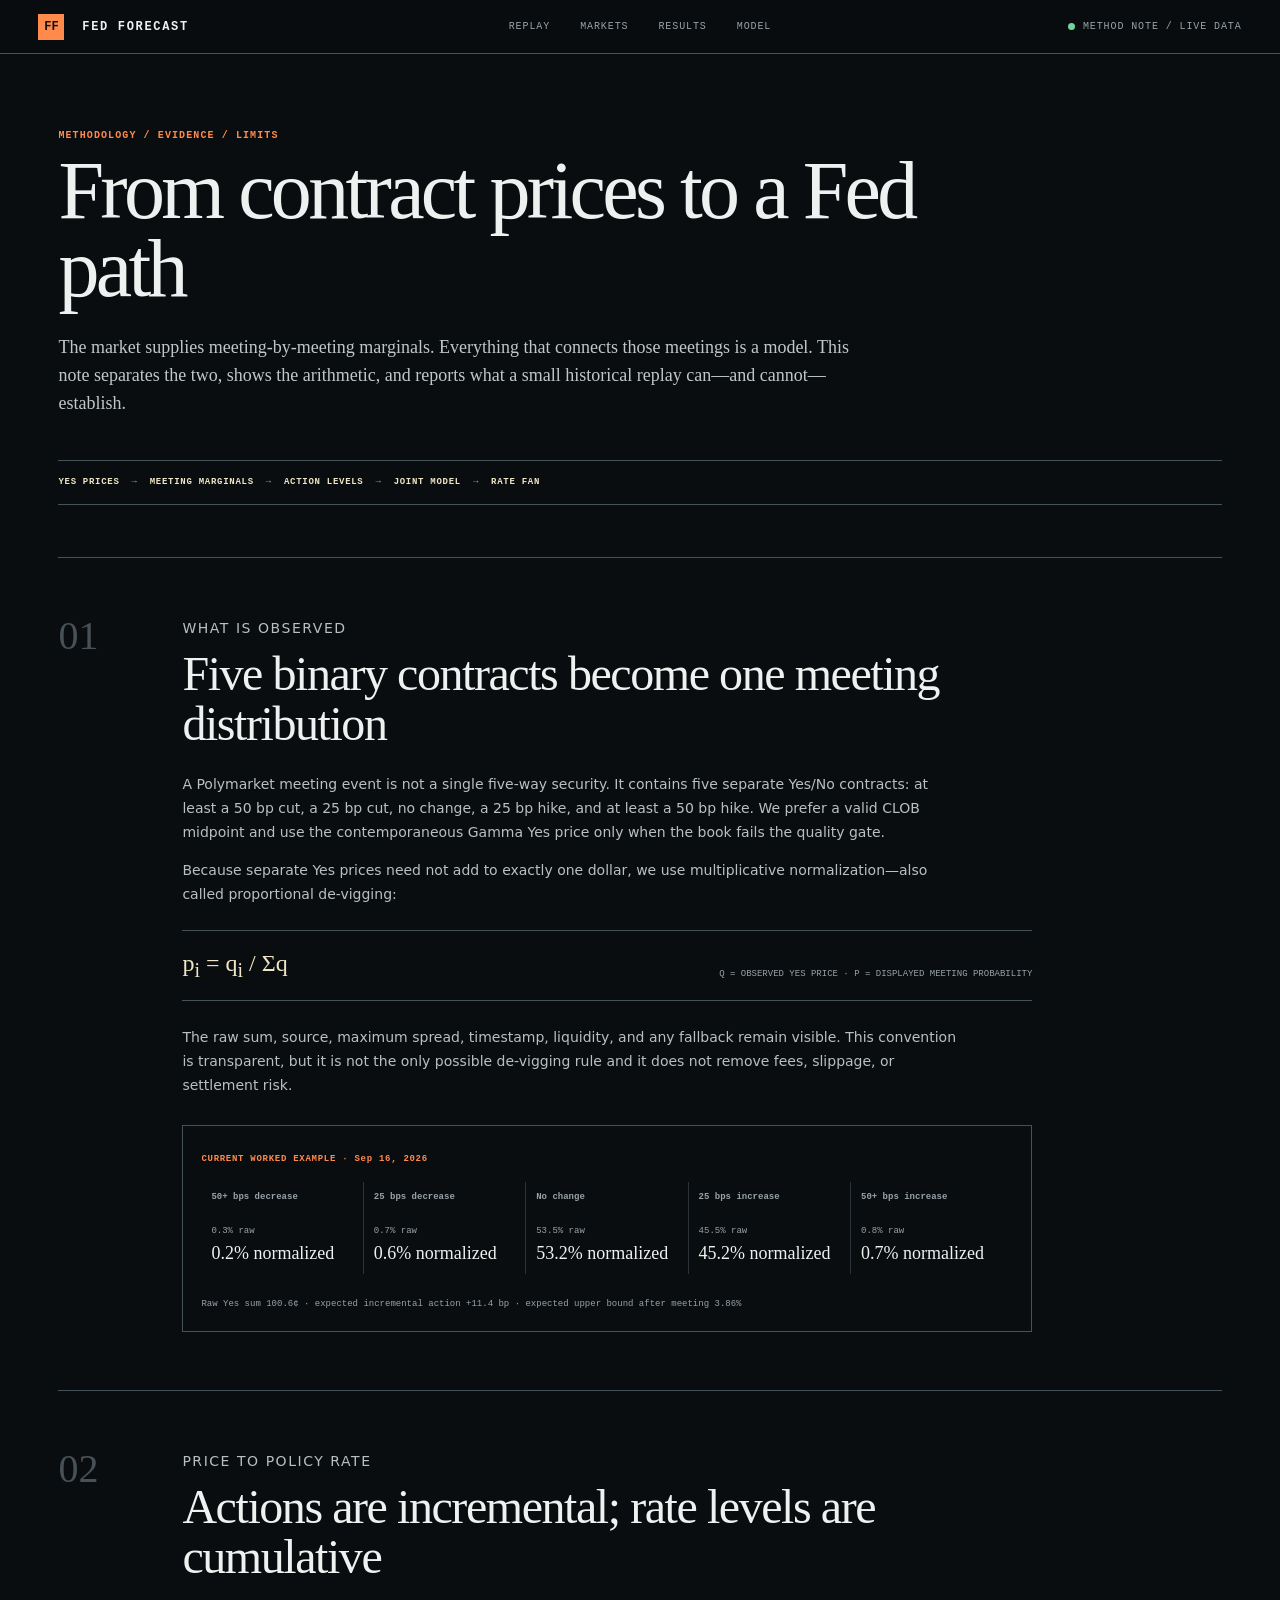
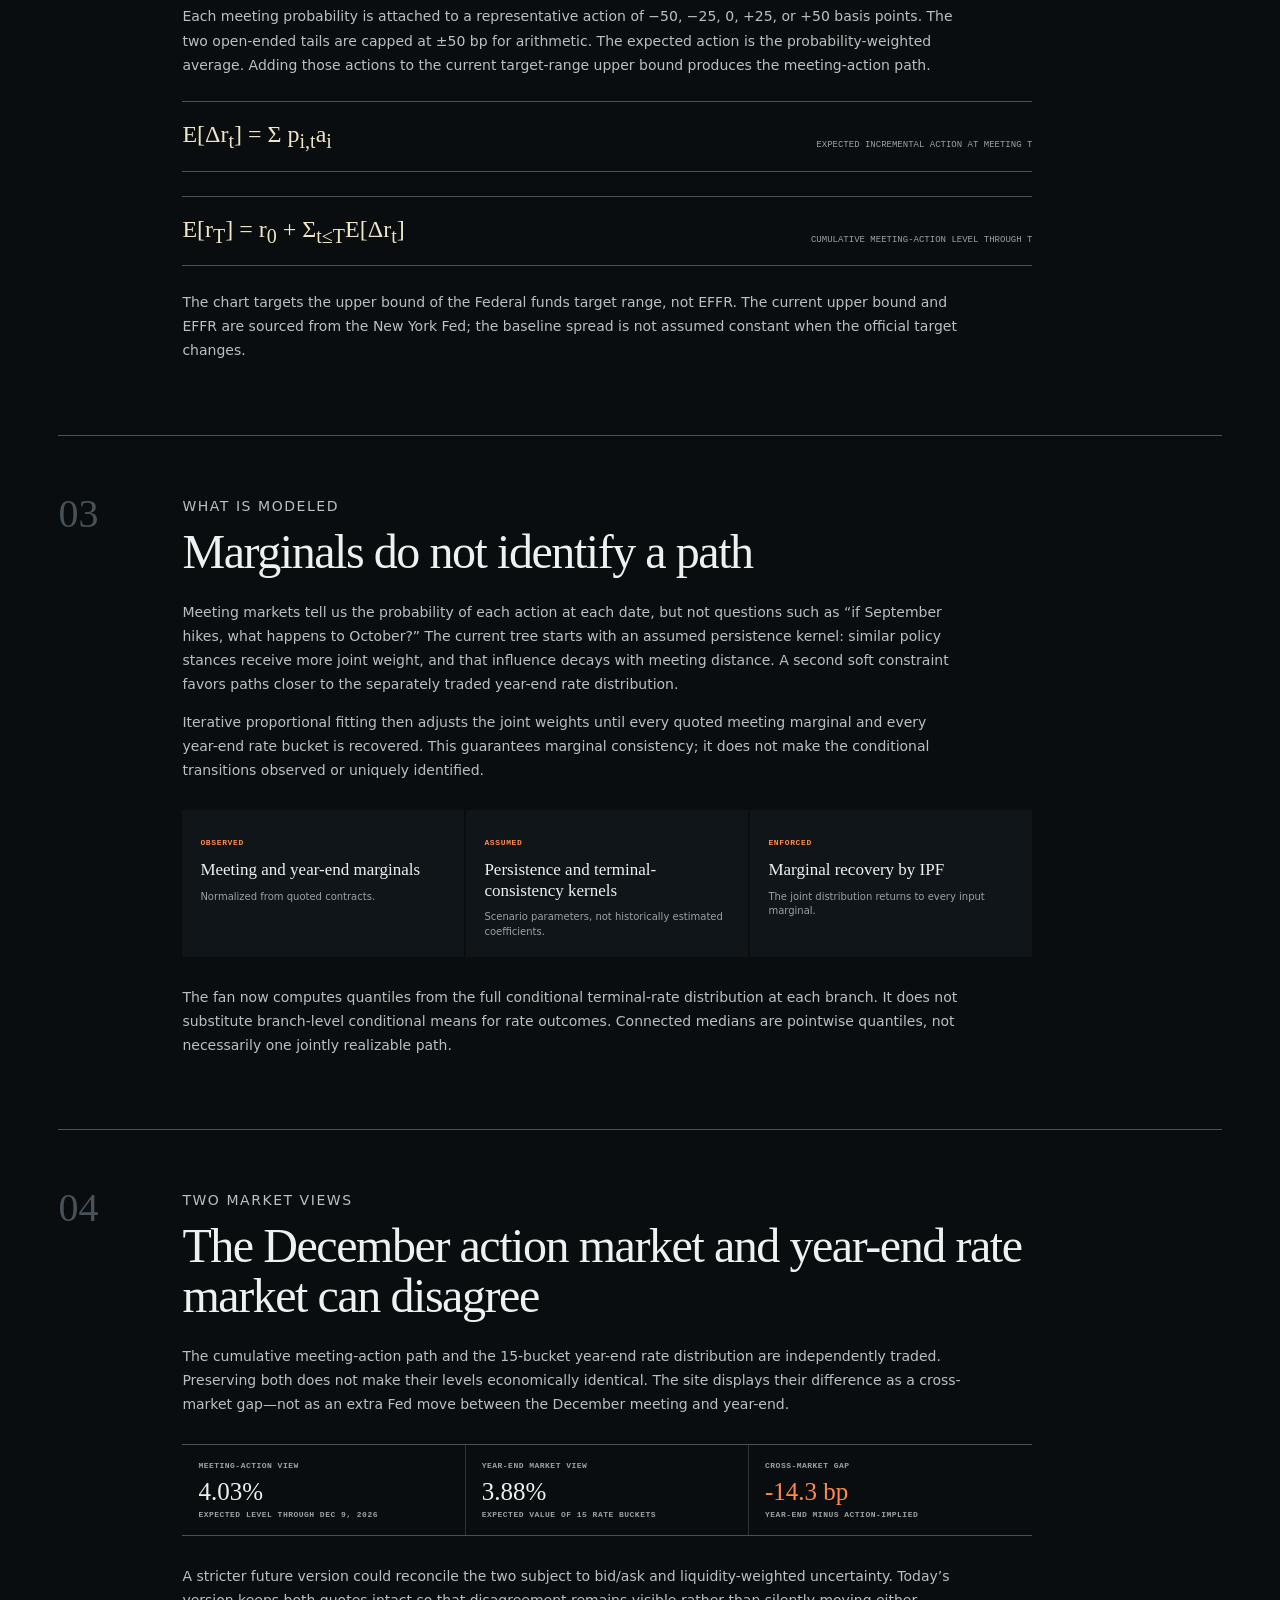
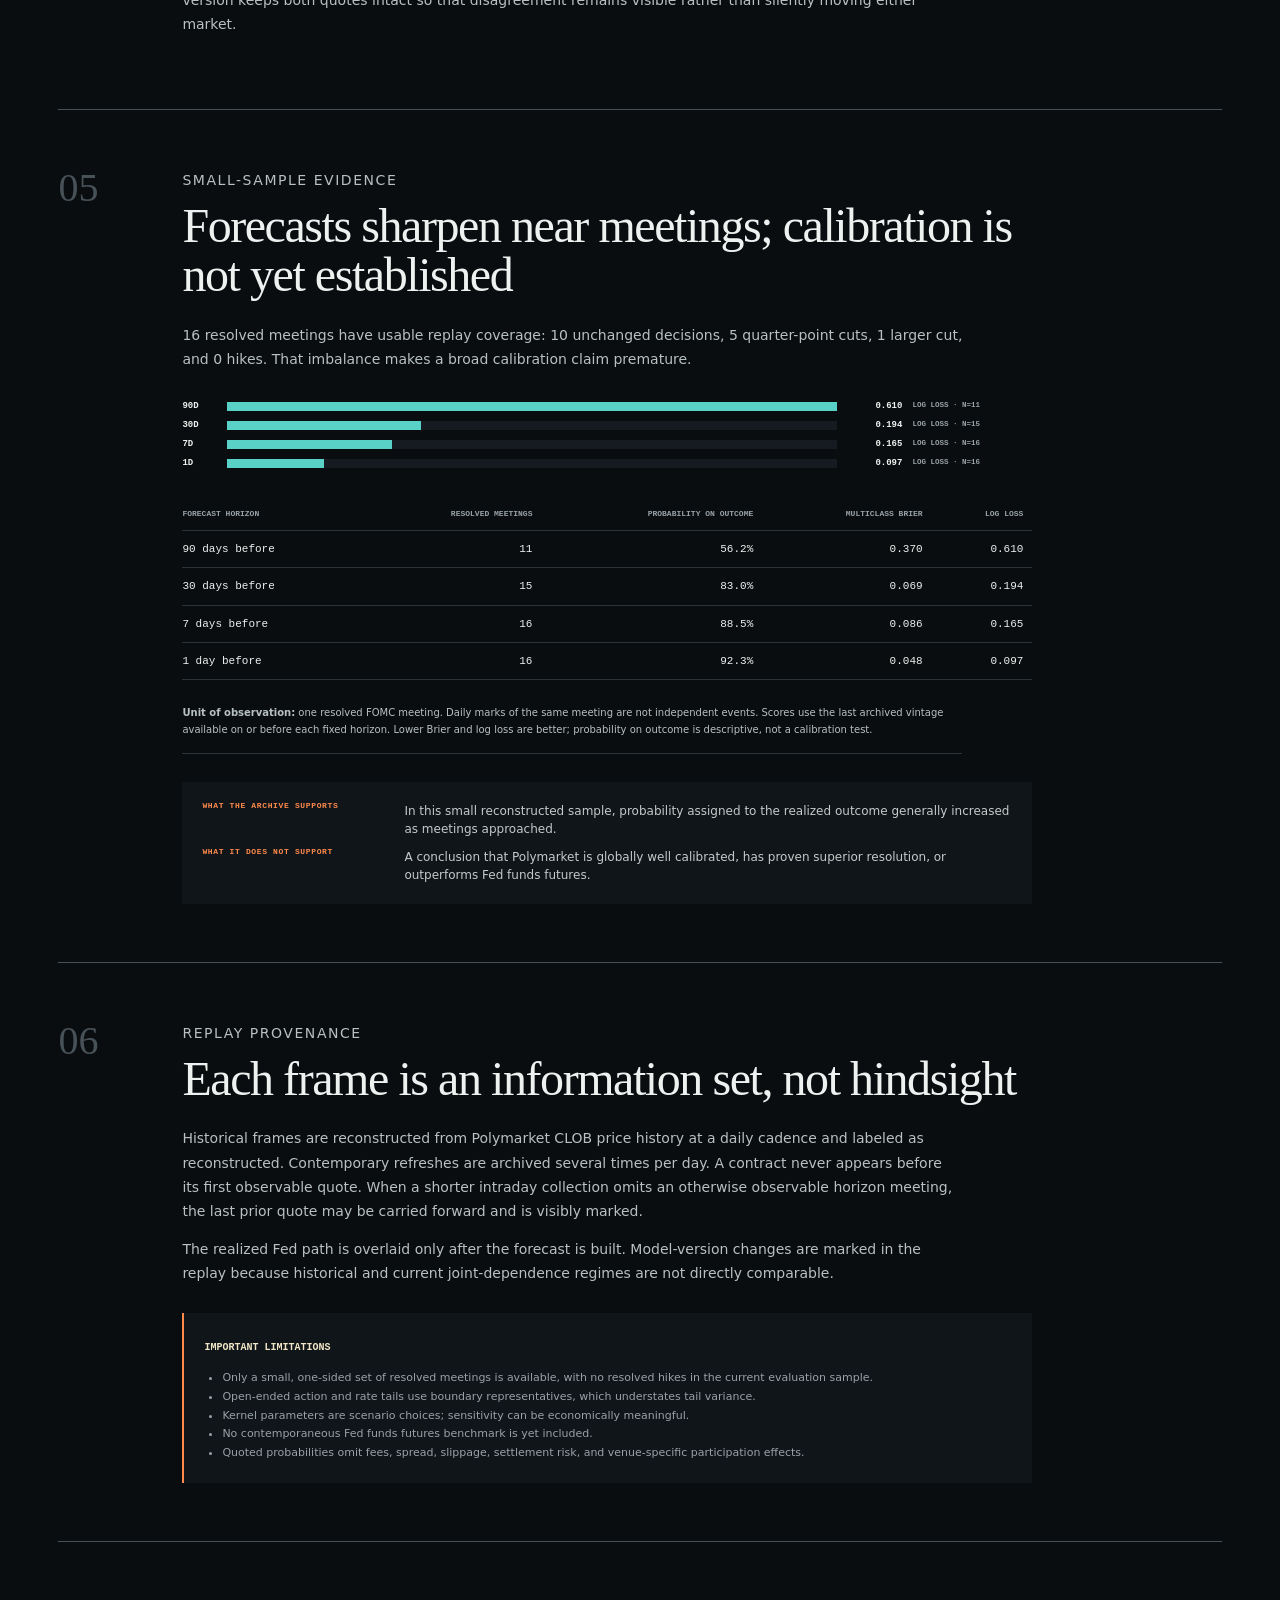
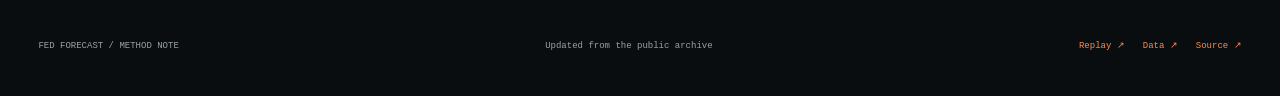
==== site/methodology.html @ 20473c84 "feat: publish forecast methodology and correct conditional fan" ====
<!doctype html>
<html lang="en">
<head>
  <meta charset="utf-8">
  <meta name="viewport" content="width=device-width,initial-scale=1">
  <meta name="theme-color" content="#0a0d0f">
  <meta name="description" content="Methods, assumptions, and small-sample forecast evidence behind Fed Forecast.">
  <title>Methodology · Fed Forecast</title>
  <link rel="stylesheet" href="assets/styles.css">
  <link rel="stylesheet" href="assets/methodology.css">
</head>
<body>
  <a class="skip-link" href="#main">Skip to methodology</a>
  <header class="topbar">
    <a class="wordmark" href="index.html" aria-label="Fed Forecast home"><span>FF</span> FED FORECAST</a>
    <nav aria-label="Sections"><a href="index.html#replay">Replay</a><a href="index.html#snapshot">Markets</a><a href="#results">Results</a><a href="#model">Model</a></nav>
    <div class="status"><i></i>METHOD NOTE / LIVE DATA</div>
  </header>

  <main id="main" class="methodology-page">
    <section class="method-hero">
      <p class="timestamp">METHODOLOGY / EVIDENCE / LIMITS</p>
      <h1>From contract prices to a Fed path</h1>
      <p class="method-deck">The market supplies meeting-by-meeting marginals. Everything that connects those meetings is a model. This note separates the two, shows the arithmetic, and reports what a small historical replay can—and cannot—establish.</p>
      <div class="method-flow" aria-label="Forecast construction flow">
        <span>YES PRICES</span><i>→</i><span>MEETING MARGINALS</span><i>→</i><span>ACTION LEVELS</span><i>→</i><span>JOINT MODEL</span><i>→</i><span>RATE FAN</span>
      </div>
    </section>

    <section class="method-section" id="prices">
      <div class="method-number">01</div>
      <div class="method-copy">
        <p class="chart-kicker">WHAT IS OBSERVED</p>
        <h2>Five binary contracts become one meeting distribution</h2>
        <p>A Polymarket meeting event is not a single five-way security. It contains five separate Yes/No contracts: at least a 50 bp cut, a 25 bp cut, no change, a 25 bp hike, and at least a 50 bp hike. We prefer a valid CLOB midpoint and use the contemporaneous Gamma Yes price only when the book fails the quality gate.</p>
        <p>Because separate Yes prices need not add to exactly one dollar, we use multiplicative normalization—also called proportional de-vigging:</p>
        <div class="formula"><span>p<sub>i</sub> = q<sub>i</sub> / Σq</span><small>q = observed Yes price · p = displayed meeting probability</small></div>
        <p>The raw sum, source, maximum spread, timestamp, liquidity, and any fallback remain visible. This convention is transparent, but it is not the only possible de-vigging rule and it does not remove fees, slippage, or settlement risk.</p>
        <div class="worked" id="worked-example">Loading the current market example…</div>
      </div>
    </section>

    <section class="method-section" id="translation">
      <div class="method-number">02</div>
      <div class="method-copy">
        <p class="chart-kicker">PRICE TO POLICY RATE</p>
        <h2>Actions are incremental; rate levels are cumulative</h2>
        <p>Each meeting probability is attached to a representative action of −50, −25, 0, +25, or +50 basis points. The two open-ended tails are capped at ±50 bp for arithmetic. The expected action is the probability-weighted average. Adding those actions to the current target-range upper bound produces the meeting-action path.</p>
        <div class="formula"><span>E[Δr<sub>t</sub>] = Σ p<sub>i,t</sub>a<sub>i</sub></span><small>Expected incremental action at meeting t</small></div>
        <div class="formula"><span>E[r<sub>T</sub>] = r<sub>0</sub> + Σ<sub>t≤T</sub>E[Δr<sub>t</sub>]</span><small>Cumulative meeting-action level through T</small></div>
        <p>The chart targets the upper bound of the Federal funds target range, not EFFR. The current upper bound and EFFR are sourced from the New York Fed; the baseline spread is not assumed constant when the official target changes.</p>
      </div>
    </section>

    <section class="method-section" id="model">
      <div class="method-number">03</div>
      <div class="method-copy">
        <p class="chart-kicker">WHAT IS MODELED</p>
        <h2>Marginals do not identify a path</h2>
        <p>Meeting markets tell us the probability of each action at each date, but not questions such as “if September hikes, what happens to October?” The current tree starts with an assumed persistence kernel: similar policy stances receive more joint weight, and that influence decays with meeting distance. A second soft constraint favors paths closer to the separately traded year-end rate distribution.</p>
        <p>Iterative proportional fitting then adjusts the joint weights until every quoted meeting marginal and every year-end rate bucket is recovered. This guarantees marginal consistency; it does not make the conditional transitions observed or uniquely identified.</p>
        <div class="model-cards">
          <div><span>OBSERVED</span><b>Meeting and year-end marginals</b><p>Normalized from quoted contracts.</p></div>
          <div><span>ASSUMED</span><b>Persistence and terminal-consistency kernels</b><p>Scenario parameters, not historically estimated coefficients.</p></div>
          <div><span>ENFORCED</span><b>Marginal recovery by IPF</b><p>The joint distribution returns to every input marginal.</p></div>
        </div>
        <p>The fan now computes quantiles from the full conditional terminal-rate distribution at each branch. It does not substitute branch-level conditional means for rate outcomes. Connected medians are pointwise quantiles, not necessarily one jointly realizable path.</p>
      </div>
    </section>

    <section class="method-section" id="cross-market">
      <div class="method-number">04</div>
      <div class="method-copy">
        <p class="chart-kicker">TWO MARKET VIEWS</p>
        <h2>The December action market and year-end rate market can disagree</h2>
        <p>The cumulative meeting-action path and the 15-bucket year-end rate distribution are independently traded. Preserving both does not make their levels economically identical. The site displays their difference as a cross-market gap—not as an extra Fed move between the December meeting and year-end.</p>
        <div class="coherence method-coherence" id="method-coherence"></div>
        <p>A stricter future version could reconcile the two subject to bid/ask and liquidity-weighted uncertainty. Today’s version keeps both quotes intact so that disagreement remains visible rather than silently moving either market.</p>
      </div>
    </section>

    <section class="method-section" id="results">
      <div class="method-number">05</div>
      <div class="method-copy">
        <p class="chart-kicker">SMALL-SAMPLE EVIDENCE</p>
        <h2>Forecasts sharpen near meetings; calibration is not yet established</h2>
        <p id="sample-summary">Loading resolved-meeting evidence…</p>
        <div class="score-chart" id="score-chart" aria-label="Forecast scores by days before meeting"></div>
        <div class="table-wrap results-wrap">
          <table class="results-table"><thead><tr><th>Forecast horizon</th><th>Resolved meetings</th><th>Probability on outcome</th><th>Multiclass Brier</th><th>Log loss</th></tr></thead><tbody id="results-body"></tbody></table>
        </div>
        <p class="results-note"><b>Unit of observation:</b> one resolved FOMC meeting. Daily marks of the same meeting are not independent events. Scores use the last archived vintage available on or before each fixed horizon. Lower Brier and log loss are better; probability on outcome is descriptive, not a calibration test.</p>
        <div class="result-verdict"><span>WHAT THE ARCHIVE SUPPORTS</span><p>In this small reconstructed sample, probability assigned to the realized outcome generally increased as meetings approached.</p><span>WHAT IT DOES NOT SUPPORT</span><p>A conclusion that Polymarket is globally well calibrated, has proven superior resolution, or outperforms Fed funds futures.</p></div>
      </div>
    </section>

    <section class="method-section" id="archive">
      <div class="method-number">06</div>
      <div class="method-copy">
        <p class="chart-kicker">REPLAY PROVENANCE</p>
        <h2>Each frame is an information set, not hindsight</h2>
        <p>Historical frames are reconstructed from Polymarket CLOB price history at a daily cadence and labeled as reconstructed. Contemporary refreshes are archived several times per day. A contract never appears before its first observable quote. When a shorter intraday collection omits an otherwise observable horizon meeting, the last prior quote may be carried forward and is visibly marked.</p>
        <p>The realized Fed path is overlaid only after the forecast is built. Model-version changes are marked in the replay because historical and current joint-dependence regimes are not directly comparable.</p>
        <div class="limitations"><b>Important limitations</b><ul><li>Only a small, one-sided set of resolved meetings is available, with no resolved hikes in the current evaluation sample.</li><li>Open-ended action and rate tails use boundary representatives, which understates tail variance.</li><li>Kernel parameters are scenario choices; sensitivity can be economically meaningful.</li><li>No contemporaneous Fed funds futures benchmark is yet included.</li><li>Quoted probabilities omit fees, spread, slippage, settlement risk, and venue-specific participation effects.</li></ul></div>
      </div>
    </section>
  </main>

  <footer><span>FED FORECAST / METHOD NOTE</span><span>Updated from the public archive</span><span class="footer-links"><a href="index.html">Replay ↗</a><a href="data/dashboard.json">Data ↗</a><a href="https://github.com/AustinMermans/fed-forecast">Source ↗</a></span></footer>
  <script src="assets/methodology.js?v=1" defer></script>
</body>
</html>
---- site/assets/styles.css ----
:root{--bg:#0a0d0f;--surface:#101519;--surface2:#151b20;--line:#2b3338;--line2:#475158;--text:#edf1ef;--muted:#98a2a8;--orange:#ff8a4c;--blue:#64a8ff;--cyan:#59d1c7;--gold:#e7c55e;--red:#ef6a6a;--green:#72d39c;--cream:#f0e5c6;--down50:#873f4f;--down25:#d16b5a;--hold:#c8b978;--up25:#5d9fa1;--up50:#4fc694;--mono:"SFMono-Regular",Consolas,"Liberation Mono",monospace;--sans:Inter,ui-sans-serif,system-ui,-apple-system,BlinkMacSystemFont,"Segoe UI",sans-serif;--serif:Iowan Old Style,Palatino Linotype,Book Antiqua,Georgia,serif;color-scheme:dark;font-family:var(--sans);color:var(--text);background:var(--bg);font-synthesis:none}*{box-sizing:border-box}html{scroll-behavior:smooth}body{margin:0;background:var(--bg);color:var(--text);line-height:1.45}button,input{font:inherit}.skip-link{position:fixed;top:-5rem;left:1rem;background:var(--cream);color:#111;padding:.6rem;z-index:100}.skip-link:focus{top:1rem}.topbar{height:54px;border-bottom:1px solid var(--line2);display:grid;grid-template-columns:1fr auto 1fr;align-items:center;padding:0 clamp(16px,3vw,44px);position:sticky;top:0;z-index:20;background:rgba(10,13,15,.96);backdrop-filter:blur(14px)}.wordmark{font:700 12px/1 var(--mono);letter-spacing:.14em;color:var(--text);text-decoration:none}.wordmark span{display:inline-grid;place-items:center;width:26px;height:26px;margin-right:9px;background:var(--orange);color:#111;letter-spacing:0}.topbar nav{display:flex;align-items:center;gap:24px}.topbar nav a,.status{font:500 10px/1 var(--mono);letter-spacing:.09em;text-transform:uppercase;color:var(--muted);text-decoration:none}.topbar nav a:hover{color:var(--text)}.status{justify-self:end;display:flex;align-items:center;gap:8px}.status i{width:7px;height:7px;border-radius:50%;background:var(--green)}main{max-width:1510px;margin:auto;padding:0 clamp(16px,3vw,44px) 80px}.section-label{font:700 10px/1 var(--mono);letter-spacing:.14em;color:var(--muted);display:flex;gap:12px;align-items:center;margin-bottom:26px}.section-label span{color:var(--orange)}.replay,.snapshot,.path,.curve,.labor,.method{padding:44px 0;border-bottom:1px solid var(--line2)}.replay-head{display:grid;grid-template-columns:minmax(0,1fr) minmax(420px,.72fr);gap:54px;align-items:end}.timestamp,.chart-kicker{font:600 10px/1.25 var(--mono);letter-spacing:.11em;color:var(--orange);text-transform:uppercase;margin:0 0 9px}.replay h1{font:500 clamp(31px,4.5vw,64px)/.98 var(--serif);letter-spacing:-.038em;margin:0;max-width:900px}.context{max-width:760px;font:400 15px/1.55 var(--serif);color:#b8c1c0;margin:18px 0 0}.top-readout{display:grid;grid-template-columns:repeat(3,1fr);border-top:1px solid var(--line2);border-bottom:1px solid var(--line2)}.readout{padding:12px 14px;border-right:1px solid var(--line)}.readout:last-child{border:0}.readout span,.readout small{display:block;font:500 9px/1.35 var(--mono);color:var(--muted);text-transform:uppercase;letter-spacing:.06em}.readout strong{display:block;font:500 28px/1.15 var(--serif);margin:5px 0 3px}.tape-controls{display:grid;grid-template-columns:auto auto minmax(120px,190px) minmax(260px,1fr) auto auto;align-items:center;gap:10px;margin-top:38px;padding:13px 0;border-top:1px solid var(--line2);border-bottom:1px solid var(--line2)}.tape-controls button{height:34px;border:1px solid var(--line2);background:transparent;color:var(--text);cursor:pointer}.tape-controls button:hover{border-color:var(--orange)}.play{min-width:92px;text-transform:uppercase;font:700 10px/1 var(--mono);letter-spacing:.1em}.play span{color:var(--orange);margin-right:6px}.step{width:34px;font-family:var(--mono)}.latest{padding:0 15px;text-transform:uppercase;font:700 9px/1 var(--mono);letter-spacing:.1em}.tape-controls label{display:flex;flex-direction:column;padding-left:5px}.tape-controls label span{font:600 8px/1 var(--mono);letter-spacing:.1em;color:var(--muted)}.tape-controls label strong{font:500 12px/1.35 var(--mono)}input[type=range]{width:100%;accent-color:var(--orange);cursor:pointer}.timeline{position:relative;height:25px;margin:0 138px 0 338px;border-top:1px solid var(--line)}.timeline i{position:absolute;top:-4px;width:7px;height:7px;border-radius:50%;background:var(--line2);transform:translateX(-50%)}.timeline i.event{background:var(--orange);box-shadow:0 0 0 3px rgba(255,138,76,.13)}.event-note{min-height:19px;margin:0;padding:5px 0 0 338px;font:500 9px/1.35 var(--mono);color:var(--muted)}.event-note strong{color:var(--orange)}.surface-head,.block-head{display:flex;justify-content:space-between;align-items:flex-end;gap:38px;margin:30px 0 18px}.surface-head h2,.block-head h2,.change-panel h2{font:500 clamp(24px,2.6vw,39px)/1.04 var(--serif);letter-spacing:-.025em;margin:0}.surface-head .chart-kicker,.block-head .chart-kicker{margin-bottom:7px}.block-head>p{max-width:560px;margin:0;color:var(--muted);font-size:12px}.meeting-tabs{display:flex;flex-wrap:wrap;gap:2px}.meeting-tabs button{border:1px solid var(--line2);background:transparent;color:var(--muted);padding:8px 11px;font:600 9px/1 var(--mono);letter-spacing:.06em;cursor:pointer}.meeting-tabs button[aria-pressed=true]{background:var(--cream);color:#111;border-color:var(--cream)}.chart-shell{height:370px;position:relative;border-top:1px solid var(--line2);border-bottom:1px solid var(--line2);padding-top:8px}.chart-shell svg,.fan-block svg{display:block;width:100%;height:100%;overflow:visible}.chart-tooltip{display:none;position:fixed;pointer-events:none;background:var(--cream);color:#111;padding:8px 10px;font:600 10px/1.45 var(--mono);z-index:80;max-width:230px}.legend{display:flex;gap:20px;flex-wrap:wrap;margin-top:12px}.legend span{display:flex;gap:7px;align-items:center;font:500 9px/1 var(--mono);color:var(--muted)}.legend i{width:17px;height:3px}.axis-label{font:500 9px/1 var(--mono);fill:var(--muted)}.gridline{stroke:var(--line);stroke-width:1}.event-line{stroke:var(--orange);stroke-width:1;stroke-dasharray:3 4}.selected-line{stroke:var(--cream);stroke-width:1}.snapshot-grid{display:grid;grid-template-columns:minmax(0,1fr) 340px;gap:36px}.table-wrap{overflow-x:auto}.probability-table{width:100%;border-collapse:collapse;font:500 11px/1.3 var(--mono);min-width:800px}.probability-table th{text-align:right;color:var(--muted);font-size:9px;letter-spacing:.04em;font-weight:600;padding:9px 8px;border-bottom:1px solid var(--line2);white-space:nowrap}.probability-table th:first-child,.probability-table td:first-child{text-align:left;padding-left:0}.probability-table td{text-align:right;padding:13px 8px;border-bottom:1px solid var(--line);font-variant-numeric:tabular-nums}.probability-table .meeting-name{font-family:var(--sans);font-weight:650}.probability-table .market-link{color:var(--orange);text-decoration:none;font-size:9px}.probability-table .focus{background:rgba(240,229,198,.09);color:var(--cream)}.probability-table td[data-bucket]{position:relative}.probability-table td[data-bucket]:after{content:"";position:absolute;left:7px;bottom:4px;height:2px;width:var(--width);background:var(--bucket)}.change-panel{border-left:1px solid var(--line2);padding-left:28px}.change-panel h2{font-size:29px}.change-sub{font-size:11px;color:var(--muted);min-height:34px}.change-bars{display:grid;gap:13px;margin:26px 0 22px}.change-row{display:grid;grid-template-columns:102px 1fr 50px;align-items:center;gap:10px;font:600 9px/1 var(--mono)}.change-row>span:first-child{color:var(--muted)}.diverge{height:9px;position:relative;background:linear-gradient(to right,transparent calc(50% - .5px),var(--line2) calc(50% - .5px),var(--line2) calc(50% + .5px),transparent calc(50% + .5px))}.diverge i{position:absolute;top:1px;height:7px;background:var(--bucket)}.change-row strong{text-align:right;font-weight:600}.unit-note{border-top:1px solid var(--line);padding-top:13px;color:var(--muted);font-size:10px}.unit-note strong{color:var(--text)}.bp-explainer{border-top:1px solid var(--line);margin-top:24px;padding-top:15px;font-size:11px;color:var(--muted)}.bp-explainer summary{cursor:pointer;color:var(--text);font:600 10px/1 var(--mono);text-transform:uppercase;letter-spacing:.08em}.bp-explainer p{max-width:820px}.path-grid{display:grid;grid-template-columns:300px minmax(0,1fr);border-top:1px solid var(--line2);border-bottom:1px solid var(--line2)}.branch-panel{padding:22px 28px 22px 0;border-right:1px solid var(--line2)}.branch-step{font:600 9px/1 var(--mono);color:var(--orange);letter-spacing:.08em}.branch-panel h3{font:500 31px/1 var(--serif);margin:9px 0}.branch-path{font-size:11px;color:var(--muted);min-height:48px}.branch-buttons{display:grid;gap:7px;margin:20px 0}.branch-button{display:grid;grid-template-columns:28px 1fr auto;gap:8px;align-items:center;text-align:left;border:1px solid var(--line2);background:transparent;color:var(--text);padding:9px 10px;cursor:pointer}.branch-button:hover{border-color:var(--orange)}.branch-button .letter{color:var(--orange);font:700 11px/1 var(--mono)}.branch-button b{font-size:11px}.branch-button small{display:block;font:500 8px/1.4 var(--mono);color:var(--muted)}.branch-button strong{font:600 11px/1 var(--mono)}.back{border:0;background:transparent;color:var(--orange);padding:7px 0;font:600 9px/1 var(--mono);text-transform:uppercase;cursor:pointer}.fan-block{height:430px;min-width:0;padding:12px 0 0 22px}.fan-caption{display:flex;justify-content:space-between;font:500 9px/1 var(--mono);color:var(--muted);padding-right:5px}.availability{border:1px solid var(--orange);padding:18px;color:var(--cream);font-size:12px;margin-top:22px}.curve-grid{display:grid;grid-template-columns:minmax(600px,1fr) 310px;gap:36px}.heatmap{display:grid;grid-template-columns:78px repeat(5,minmax(70px,1fr));gap:3px}.heat-label,.heat-cell{min-height:72px;display:grid;place-items:center;text-align:center}.heat-label{font:600 9px/1.25 var(--mono);color:var(--muted)}.heat-cell{background:color-mix(in srgb,var(--cyan) var(--heat),var(--surface));color:var(--text);font:500 10px/1.25 var(--mono)}.heat-cell strong{display:block;font-size:15px}.heat-cell small{display:block;color:var(--muted);font-size:8px;margin-top:3px}.curve-notes{border-left:1px solid var(--line2);padding-left:28px}.curve-note{padding:13px 0;border-bottom:1px solid var(--line)}.curve-note span{display:block;color:var(--muted);font:600 8px/1 var(--mono);letter-spacing:.08em;text-transform:uppercase}.curve-note strong{display:block;font:500 28px/1.1 var(--serif);margin:5px 0}.curve-note p{font-size:10px;color:var(--muted);margin:0}.nfp-bars{display:grid;grid-template-columns:repeat(auto-fit,minmax(42px,1fr));gap:4px;align-items:end;min-height:260px;border-bottom:1px solid var(--line2);padding-top:24px}.nfp-col{height:220px;display:flex;flex-direction:column;justify-content:end;align-items:center;gap:6px}.nfp-col strong{font:600 9px/1 var(--mono)}.nfp-col i{width:100%;max-width:54px;background:var(--blue);min-height:1px}.nfp-col span{font:500 8px/1.15 var(--mono);color:var(--muted);text-align:center;min-height:20px}.method-grid{display:grid;grid-template-columns:repeat(4,1fr);gap:28px}.method-grid>div{border-top:2px solid var(--line2);padding-top:14px}.method-grid b{font:600 10px/1 var(--mono);color:var(--orange);text-transform:uppercase;letter-spacing:.1em}.method-grid p,.disclosure{font-size:11px;color:var(--muted)}.disclosure{margin-top:28px;border-top:1px solid var(--line);padding-top:15px;max-width:1050px}footer{max-width:1510px;margin:auto;padding:20px clamp(16px,3vw,44px) 45px;display:flex;justify-content:space-between;gap:20px;color:var(--muted);font:500 9px/1 var(--mono)}footer a{color:var(--orange);text-decoration:none}
@media(max-width:1050px){.topbar{grid-template-columns:1fr 1fr}.topbar nav{display:none}.replay-head{grid-template-columns:1fr}.top-readout{max-width:650px}.timeline{margin-left:320px;margin-right:105px}.event-note{padding-left:320px}.snapshot-grid,.curve-grid{grid-template-columns:1fr}.change-panel,.curve-notes{border-left:0;border-top:1px solid var(--line2);padding:24px 0 0}.method-grid{grid-template-columns:repeat(2,1fr)}}
@media(max-width:720px){.topbar{padding:0 14px}.status{max-width:180px;text-align:right}.replay,.snapshot,.path,.curve,.labor,.method{padding:34px 0}.replay-head{gap:28px}.top-readout{grid-template-columns:1fr}.readout{border-right:0;border-bottom:1px solid var(--line)}.readout:last-child{border-bottom:0}.tape-controls{grid-template-columns:auto auto 1fr auto auto}.tape-controls label{display:none}.tape-controls input{grid-column:1/-1;grid-row:2}.timeline{margin:0 8px}.event-note{padding-left:0}.surface-head,.block-head{display:block}.meeting-tabs{margin-top:17px}.chart-shell{height:330px}.snapshot-grid{display:block}.change-panel{margin-top:28px}.path-grid{grid-template-columns:1fr}.branch-panel{border-right:0;border-bottom:1px solid var(--line2);padding-right:0}.fan-block{padding-left:0;height:370px}.curve-grid{display:block}.heatmap-scroll{overflow-x:auto}.heatmap{min-width:590px}.curve-notes{margin-top:24px}.method-grid{grid-template-columns:1fr 1fr;gap:20px}.topbar .wordmark{font-size:10px}.nfp-bars{overflow-x:auto;grid-template-columns:repeat(var(--nfp-count,12),48px)}footer{display:block}footer span,footer a{display:block;margin:5px 0}}
@media(max-width:430px){.replay h1{font-size:35px}.method-grid{grid-template-columns:1fr}.tape-controls{grid-template-columns:auto auto 1fr auto}.latest{display:none}.section-label{margin-bottom:20px}.chart-shell{height:300px}}
@media(prefers-reduced-motion:reduce){html{scroll-behavior:auto}}
.top-readout{grid-template-columns:repeat(4,1fr)}.tape-controls{grid-template-columns:auto auto 132px 112px minmax(150px,190px) minmax(220px,1fr) auto auto auto auto}.date-control,.speed-control{padding-left:0!important}.date-control input,.speed-control select{width:100%;height:34px;border:1px solid var(--line2);background:transparent;color:var(--text);padding:0 7px;font:500 10px/1 var(--mono);color-scheme:dark}.speed-control select{appearance:none;background:linear-gradient(45deg,transparent 50%,var(--muted) 50%) calc(100% - 12px) 14px/5px 5px no-repeat}.range-jump{padding:0 10px}.event-note{overflow-wrap:anywhere}.path-grid[hidden]{display:none}
@media(max-width:720px){.top-readout{grid-template-columns:1fr!important}.tape-controls{grid-template-columns:auto auto minmax(130px,1fr) auto auto}.tape-controls>label:not(.date-control){display:none}.tape-controls .date-control{display:flex}.tape-controls input[type=range]{grid-column:1/-1;grid-row:2}.range-jump{display:none}}
@media(max-width:430px){.tape-controls{grid-template-columns:auto auto minmax(125px,1fr) auto}}
.replay{padding-top:28px}.replay h1{font-family:var(--sans);font-weight:560;letter-spacing:-.045em}.context{font-family:var(--sans);font-size:13px}.forward-shell{height:390px}.market-surface{padding-top:28px;margin-top:24px;border-top:1px solid var(--line2)}.market-surface .block-head{margin-top:0}.topbar{grid-template-columns:1fr auto 1fr}.topbar nav{gap:30px}.method-grid p{line-height:1.6}.play:focus-visible,.step:focus-visible,.latest:focus-visible,.branch-button:focus-visible,.back:focus-visible,a:focus-visible,input:focus-visible,select:focus-visible{outline:2px solid var(--cream);outline-offset:3px}
.status.warning i{background:var(--orange)}.status.stale i{background:var(--red)}.footer-links{display:flex;gap:18px}.footer-links a{color:var(--orange)}
@media(min-width:1051px) and (max-height:950px){.replay-head{gap:34px}.replay h1{font-size:43px}.context{margin-top:10px}.tape-controls{margin-top:22px}.surface-head{margin-top:20px}.forward-shell{height:300px}.horizon-strip{display:none}.market-surface{padding-top:18px;margin-top:18px}.market-surface .block-head{margin-bottom:12px}}
@media(max-width:1050px){.topbar{grid-template-columns:1fr 1fr}}
@media(max-width:720px){.forward-shell{height:350px}.market-surface{margin-top:18px}.replay h1{font-size:38px}}
.forward-head>p{max-width:520px;margin:0;color:var(--muted);font-size:12px}.forward-shell{height:500px}.legend-band{height:9px!important}.band-90{background:rgba(89,209,199,.12)}.band-50{background:rgba(89,209,199,.28)}.legend-line{height:2px!important}.median-line{background:var(--cyan)}.actual-line{background:var(--cream)}.horizon-strip{display:grid;grid-template-columns:repeat(5,minmax(0,1fr));margin-top:22px;border-top:1px solid var(--line2);border-bottom:1px solid var(--line2)}.horizon-cell{padding:13px 14px;border-right:1px solid var(--line)}.horizon-cell:last-child{border-right:0}.horizon-cell span,.horizon-cell small{display:block;font:500 8px/1.35 var(--mono);color:var(--muted);text-transform:uppercase;letter-spacing:.06em}.horizon-cell strong{display:block;font:500 23px/1.2 var(--serif);margin:5px 0}.horizon-cell small{font-size:8px}.forecast-area-90{fill:rgba(89,209,199,.11)}.forecast-area-50{fill:rgba(89,209,199,.27)}.forecast-median{fill:none;stroke:var(--cyan);stroke-width:2.5}.forecast-mean{fill:var(--bg);stroke:var(--cyan);stroke-width:2}.realized-path{fill:none;stroke:var(--cream);stroke-width:3}.realized-dot{fill:var(--cream);stroke:var(--bg);stroke-width:2}.unresolved-path{fill:none;stroke:var(--line2);stroke-width:1.5;stroke-dasharray:4 5}.event-label{font:600 8px/1 var(--mono);fill:var(--orange);letter-spacing:.04em}.today-line{stroke:var(--line2);stroke-width:1;stroke-dasharray:2 4}
@media(max-width:720px){.forward-shell{height:390px}.horizon-strip{grid-template-columns:repeat(2,1fr)}.horizon-cell:nth-child(even){border-right:0}.horizon-cell{border-bottom:1px solid var(--line)}}
.timeline i.decision{background:var(--cream);width:9px;height:9px;top:-5px;box-shadow:0 0 0 3px rgba(240,229,198,.12)}
.timeline i.model-break{width:2px;height:15px;top:-8px;border-radius:0;background:var(--orange);box-shadow:0 0 0 3px rgba(255,138,76,.10)}
.coverage-line{stroke:var(--muted);stroke-width:1;stroke-dasharray:2 5;opacity:.75}.coverage-label,.window-label{font:600 8px/1 var(--mono);fill:var(--muted);letter-spacing:.06em}.window-label{fill:var(--cream)}
.gridline{stroke:var(--line);stroke-width:1;opacity:.68}.gridline-major{stroke:var(--line2);opacity:.9}.axis-label-major{fill:#c5cecc}
.probability-table{min-width:940px}.market-activity strong,.market-activity small{display:block;white-space:nowrap}.market-activity strong{font-size:10px}.market-activity small{margin-top:3px;color:var(--muted);font-size:7px;letter-spacing:.04em}.market-activity.unavailable{color:var(--muted)}
.meeting-line{height:12px!important;width:1px!important;background:rgba(255,138,76,.48)}.meeting-rule{stroke:var(--orange);stroke-width:1;stroke-dasharray:2 6;opacity:.34}.meeting-rule-label{font:600 7px/1 var(--mono);fill:var(--orange);letter-spacing:.08em;opacity:.58}
.path-method{display:grid;grid-template-columns:300px minmax(0,760px);gap:22px;padding:15px 0;border-bottom:1px solid var(--line);color:var(--muted)}.path-method b{font:600 9px/1.4 var(--mono);color:var(--orange);text-transform:uppercase;letter-spacing:.07em}.path-method p{margin:0;font:400 11px/1.55 var(--sans)}
@media(max-width:720px){.path-method{grid-template-columns:1fr;gap:7px}}
.branch-buttons{gap:5px}.branch-button{grid-template-columns:34px minmax(0,1fr) auto;padding:7px 9px}.branch-button .letter{font-size:10px}.branch-button b{font-size:10px}
.held-mark{display:inline-block;margin-left:6px;padding:2px 4px;border:1px solid rgba(255,138,76,.55);color:var(--orange);font:700 7px/1 var(--mono);letter-spacing:.07em;vertical-align:2px}
.coherence{display:grid;grid-template-columns:repeat(4,1fr);margin-top:24px;border-top:1px solid var(--line2);border-bottom:1px solid var(--line2)}
.coherence>div{padding:15px 16px;border-right:1px solid var(--line)}.coherence>div:last-child{border-right:0}.coherence span,.coherence small{display:block;font:600 8px/1.4 var(--mono);letter-spacing:.06em;color:var(--muted);text-transform:uppercase}.coherence strong{display:block;margin:6px 0 4px;font:500 25px/1.1 var(--serif)}.coherence-alert strong{color:var(--orange)}
.disclosure a{color:var(--orange);text-decoration:none}
.methodology-page{max-width:1240px}.method-hero{padding:76px 0 52px;border-bottom:1px solid var(--line2)}.method-hero h1{max-width:920px;margin:0;font:500 clamp(40px,6.5vw,82px)/.96 var(--serif);letter-spacing:-.045em}.method-deck{max-width:820px;margin:25px 0 0;font:400 18px/1.55 var(--serif);color:#c0c8c6}.method-flow{display:flex;align-items:center;gap:12px;margin-top:42px;padding:17px 0;border-top:1px solid var(--line2);border-bottom:1px solid var(--line2);font:700 9px/1 var(--mono);letter-spacing:.08em;color:var(--cream)}.method-flow i{font-style:normal;color:var(--orange)}
.method-section{display:grid;grid-template-columns:90px minmax(0,850px);gap:34px;padding:58px 0;border-bottom:1px solid var(--line2)}.method-number{font:500 40px/1 var(--serif);color:var(--line2)}.method-copy h2{margin:0 0 23px;font:500 clamp(29px,4vw,48px)/1.04 var(--serif);letter-spacing:-.03em}.method-copy>p{max-width:780px;font:400 14px/1.72 var(--sans);color:#b8c1c0}.formula{display:flex;justify-content:space-between;align-items:end;gap:20px;margin:24px 0;padding:18px 0;border-top:1px solid var(--line2);border-bottom:1px solid var(--line2)}.formula span{font:500 24px/1.2 var(--serif);color:var(--cream)}.formula small{font:500 9px/1.5 var(--mono);color:var(--muted);text-transform:uppercase}.worked{margin-top:28px;border:1px solid var(--line2);padding:18px}.worked>span{font:700 9px/1 var(--mono);letter-spacing:.08em;color:var(--orange)}.worked>div{display:grid;grid-template-columns:repeat(5,1fr);margin:15px 0}.worked p{margin:0;padding:10px;border-right:1px solid var(--line)}.worked p:last-child{border-right:0}.worked b,.worked em,.worked strong{display:block}.worked b{min-height:34px;font:600 9px/1.3 var(--mono);color:var(--muted)}.worked em{font:400 9px/1.3 var(--mono);color:var(--muted)}.worked strong{margin-top:5px;font:500 18px/1.2 var(--serif);font-style:normal}.worked small{font:500 9px/1.5 var(--mono);color:var(--muted)}
.model-cards{display:grid;grid-template-columns:repeat(3,1fr);gap:2px;margin:28px 0}.model-cards>div{padding:18px;background:var(--surface)}.model-cards span,.result-verdict span{font:700 8px/1 var(--mono);letter-spacing:.08em;color:var(--orange)}.model-cards b{display:block;margin:9px 0;font:500 17px/1.2 var(--serif)}.model-cards p{margin:0;color:var(--muted);font-size:10px}.method-coherence{grid-template-columns:repeat(3,1fr);margin:28px 0}.score-chart{display:grid;gap:10px;margin:30px 0}.score-row{display:grid;grid-template-columns:35px minmax(0,1fr) 55px 120px;align-items:center;gap:10px;font:600 9px/1 var(--mono)}.score-row>div{height:9px;background:var(--surface2)}.score-row i{display:block;height:100%;background:var(--cyan)}.score-row strong{font-weight:600;text-align:right}.score-row small{color:var(--muted)}.results-table{width:100%;border-collapse:collapse;font:500 11px/1.3 var(--mono)}.results-table th,.results-table td{text-align:right;padding:11px 9px;border-bottom:1px solid var(--line)}.results-table th{font-size:8px;color:var(--muted);text-transform:uppercase}.results-table th:first-child,.results-table td:first-child{text-align:left;padding-left:0}.results-note{padding:14px 0;border-bottom:1px solid var(--line);font-size:10px!important}.result-verdict{display:grid;grid-template-columns:180px 1fr;gap:10px 22px;margin-top:28px;padding:20px;background:var(--surface)}.result-verdict p{margin:0;font:400 12px/1.5 var(--sans);color:#c3cbc9}.limitations{margin-top:28px;padding:20px;border-left:2px solid var(--orange);background:var(--surface)}.limitations b{font:600 10px/1 var(--mono);color:var(--cream);text-transform:uppercase}.limitations ul{margin:13px 0 0;padding-left:18px;color:var(--muted);font-size:11px;line-height:1.7}
@media(max-width:1050px){.topbar{grid-template-columns:1fr auto}.topbar nav{display:flex;gap:14px}.topbar .status{display:none}.coherence{grid-template-columns:repeat(2,1fr)}.coherence>div:nth-child(2){border-right:0}.coherence>div:nth-child(-n+2){border-bottom:1px solid var(--line)}}
@media(max-width:720px){.topbar nav a:nth-child(2),.topbar nav a:nth-child(3){display:none}.method-hero{padding-top:50px}.method-section{grid-template-columns:1fr;gap:10px}.method-number{font-size:24px}.method-flow{overflow-x:auto;white-space:nowrap}.worked>div,.model-cards{grid-template-columns:1fr}.worked p{border-right:0;border-bottom:1px solid var(--line)}.method-coherence,.coherence{grid-template-columns:1fr}.coherence>div{border-right:0;border-bottom:1px solid var(--line)}.formula{display:block}.formula small{display:block;margin-top:8px}.score-row{grid-template-columns:30px 1fr 45px}.score-row small{display:none}.result-verdict{grid-template-columns:1fr}.results-wrap{overflow-x:auto}.results-table{min-width:580px}}
---- site/assets/methodology.css ----
.method-copy { min-width: 0; }

@media (max-width: 720px) {
  .method-section { grid-template-columns: minmax(0, 1fr); }
  .method-flow { flex-wrap: wrap; overflow-x: visible; white-space: normal; }
}
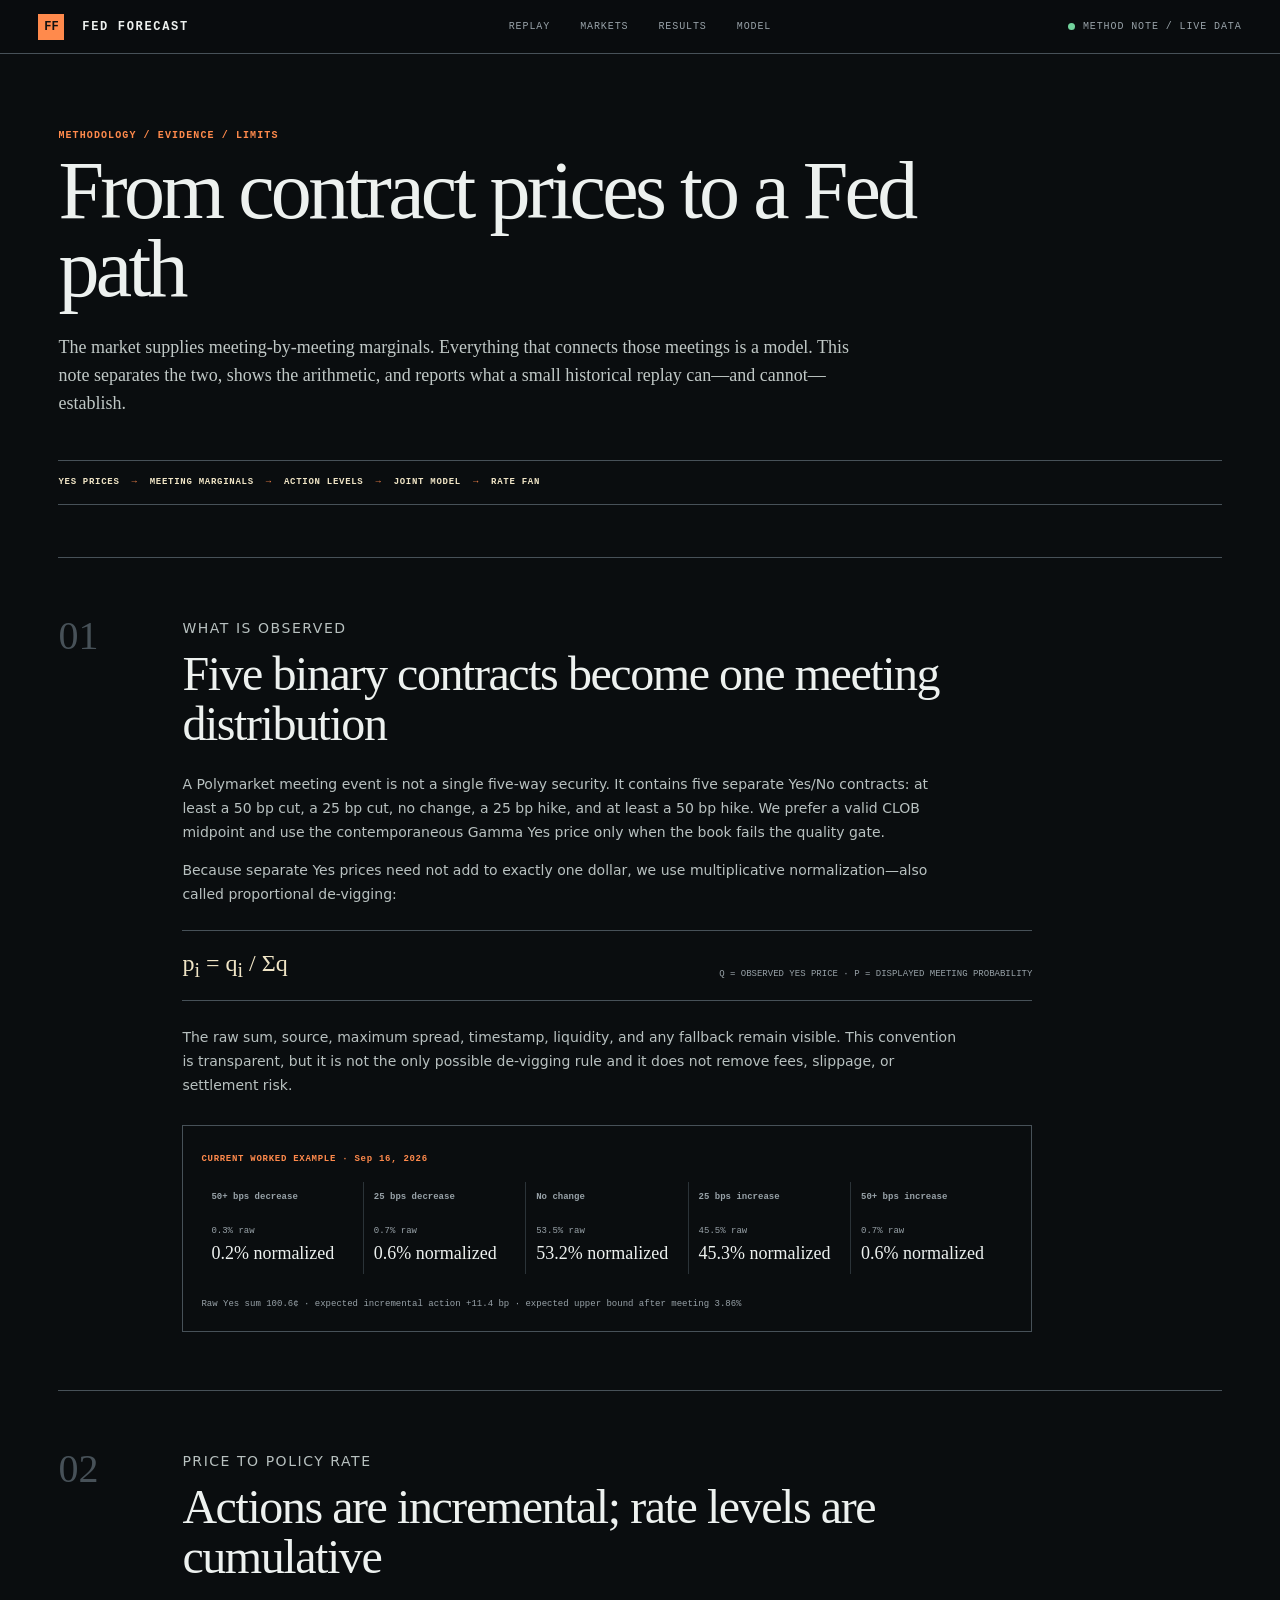
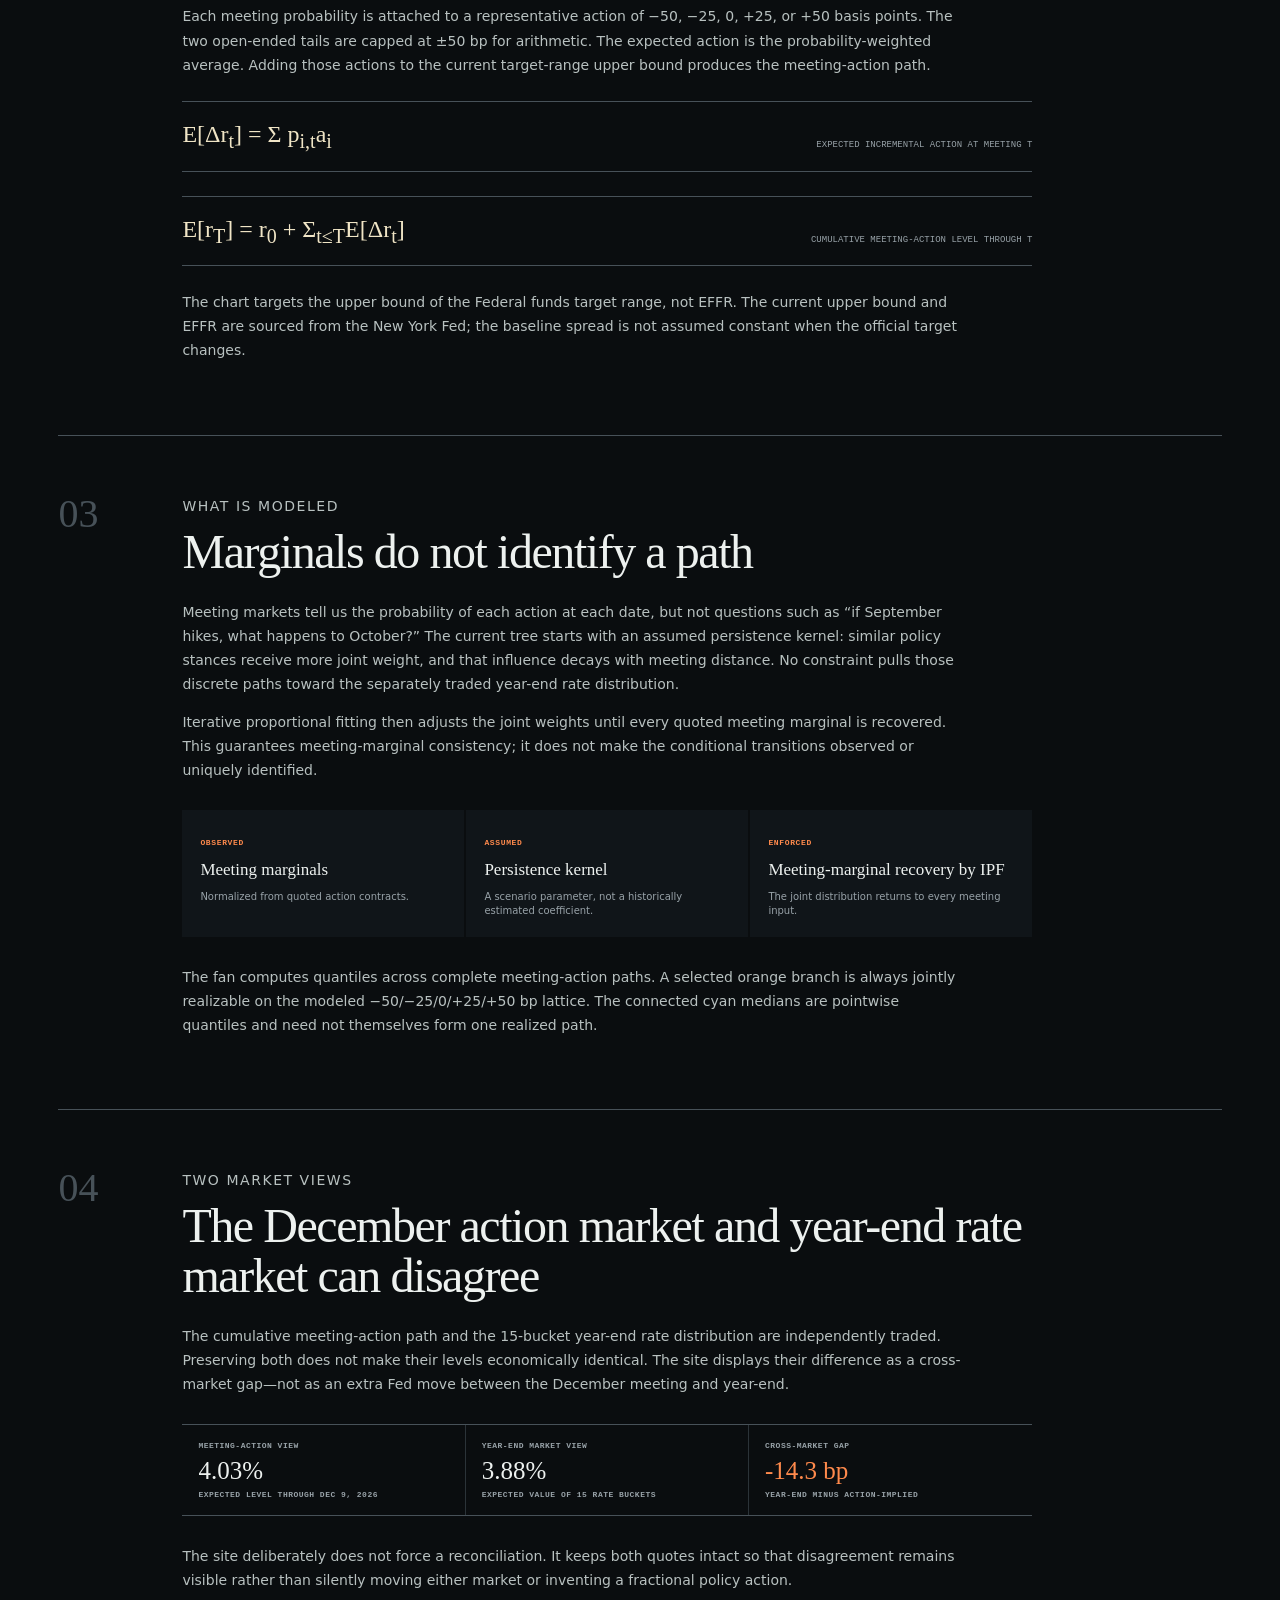
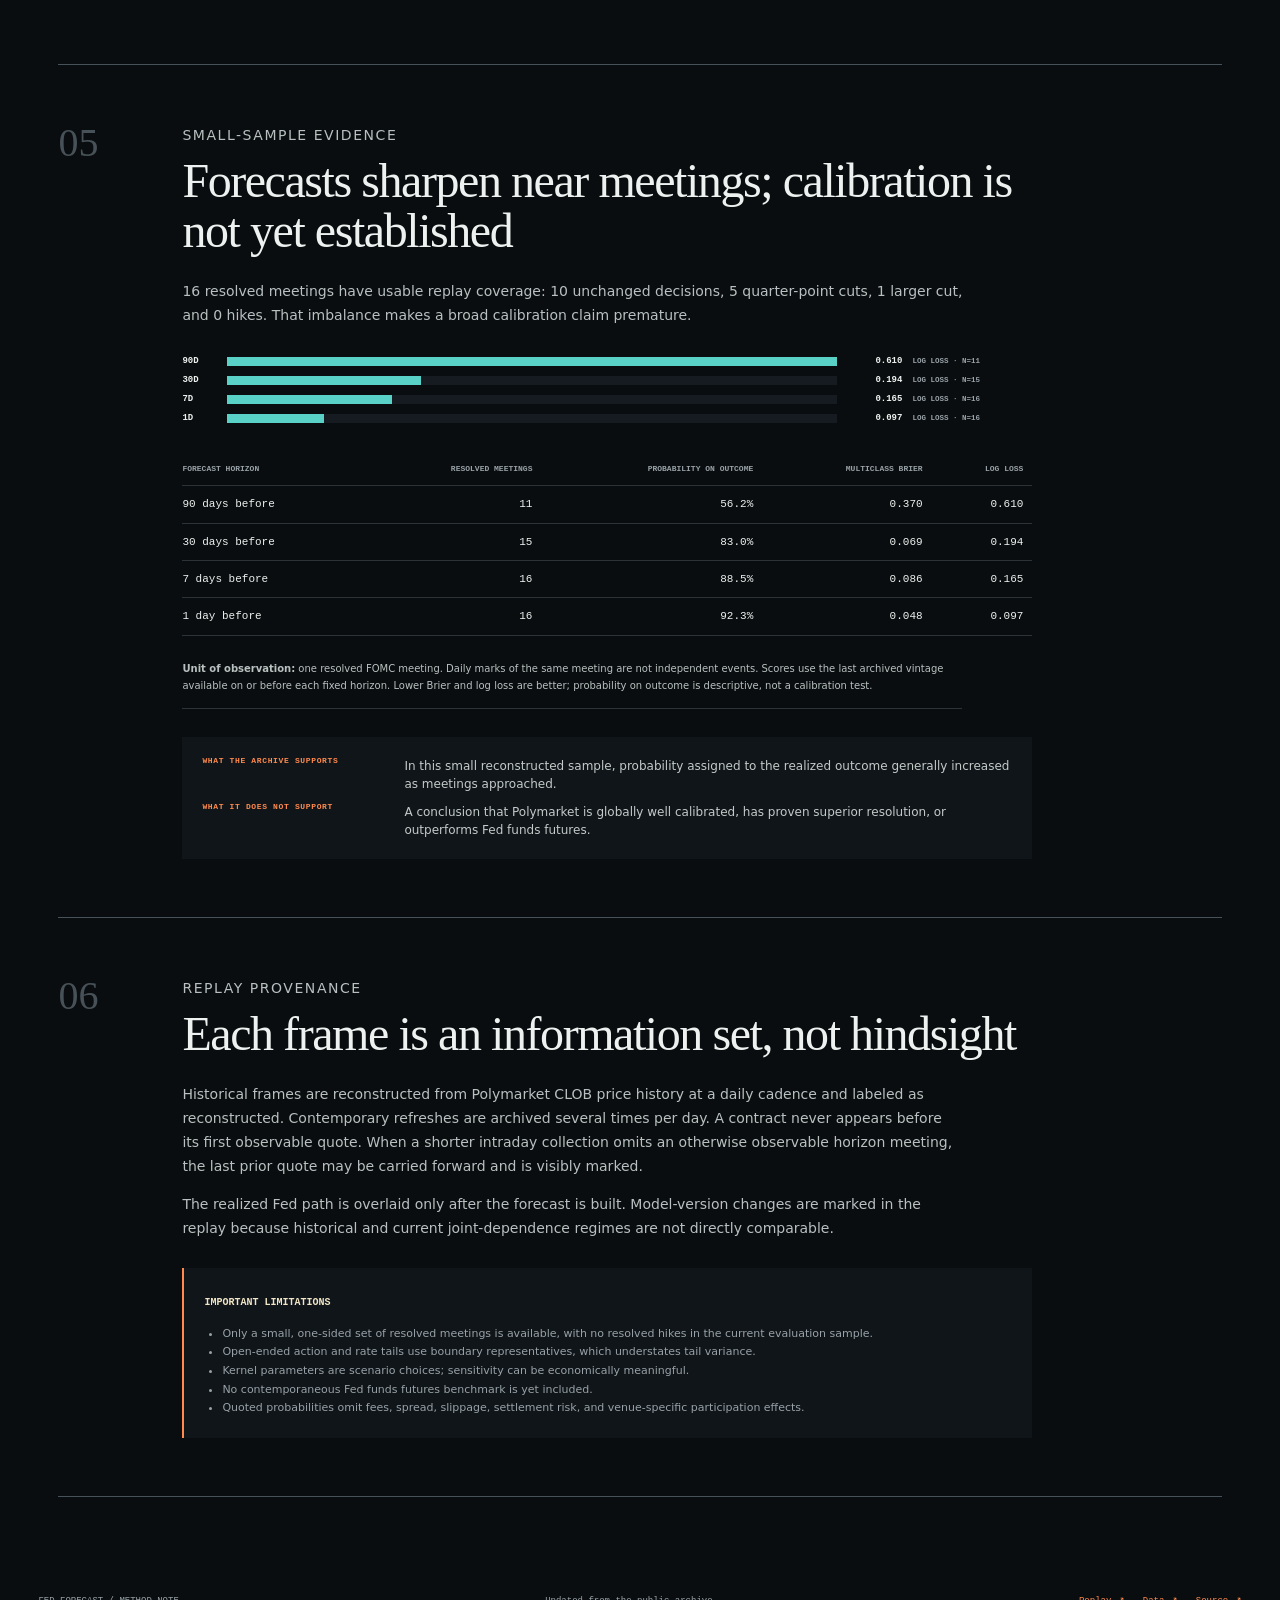
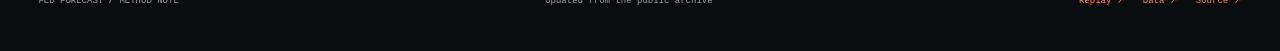
==== commit f7a03d55: "fix: decouple meeting paths from year-end market" ====
--- a/site/methodology.html
+++ b/site/methodology.html
@@ -57,14 +57,14 @@
       <div class="method-copy">
         <p class="chart-kicker">WHAT IS MODELED</p>
         <h2>Marginals do not identify a path</h2>
-        <p>Meeting markets tell us the probability of each action at each date, but not questions such as “if September hikes, what happens to October?” The current tree starts with an assumed persistence kernel: similar policy stances receive more joint weight, and that influence decays with meeting distance. A second soft constraint favors paths closer to the separately traded year-end rate distribution.</p>
-        <p>Iterative proportional fitting then adjusts the joint weights until every quoted meeting marginal and every year-end rate bucket is recovered. This guarantees marginal consistency; it does not make the conditional transitions observed or uniquely identified.</p>
+        <p>Meeting markets tell us the probability of each action at each date, but not questions such as “if September hikes, what happens to October?” The current tree starts with an assumed persistence kernel: similar policy stances receive more joint weight, and that influence decays with meeting distance. No constraint pulls those discrete paths toward the separately traded year-end rate distribution.</p>
+        <p>Iterative proportional fitting then adjusts the joint weights until every quoted meeting marginal is recovered. This guarantees meeting-marginal consistency; it does not make the conditional transitions observed or uniquely identified.</p>
         <div class="model-cards">
-          <div><span>OBSERVED</span><b>Meeting and year-end marginals</b><p>Normalized from quoted contracts.</p></div>
-          <div><span>ASSUMED</span><b>Persistence and terminal-consistency kernels</b><p>Scenario parameters, not historically estimated coefficients.</p></div>
-          <div><span>ENFORCED</span><b>Marginal recovery by IPF</b><p>The joint distribution returns to every input marginal.</p></div>
+          <div><span>OBSERVED</span><b>Meeting marginals</b><p>Normalized from quoted action contracts.</p></div>
+          <div><span>ASSUMED</span><b>Persistence kernel</b><p>A scenario parameter, not a historically estimated coefficient.</p></div>
+          <div><span>ENFORCED</span><b>Meeting-marginal recovery by IPF</b><p>The joint distribution returns to every meeting input.</p></div>
         </div>
-        <p>The fan now computes quantiles from the full conditional terminal-rate distribution at each branch. It does not substitute branch-level conditional means for rate outcomes. Connected medians are pointwise quantiles, not necessarily one jointly realizable path.</p>
+        <p>The fan computes quantiles across complete meeting-action paths. A selected orange branch is always jointly realizable on the modeled −50/−25/0/+25/+50 bp lattice. The connected cyan medians are pointwise quantiles and need not themselves form one realized path.</p>
       </div>
     </section>
 
@@ -75,7 +75,7 @@
         <h2>The December action market and year-end rate market can disagree</h2>
         <p>The cumulative meeting-action path and the 15-bucket year-end rate distribution are independently traded. Preserving both does not make their levels economically identical. The site displays their difference as a cross-market gap—not as an extra Fed move between the December meeting and year-end.</p>
         <div class="coherence method-coherence" id="method-coherence"></div>
-        <p>A stricter future version could reconcile the two subject to bid/ask and liquidity-weighted uncertainty. Today’s version keeps both quotes intact so that disagreement remains visible rather than silently moving either market.</p>
+        <p>The site deliberately does not force a reconciliation. It keeps both quotes intact so that disagreement remains visible rather than silently moving either market or inventing a fractional policy action.</p>
       </div>
     </section>
 
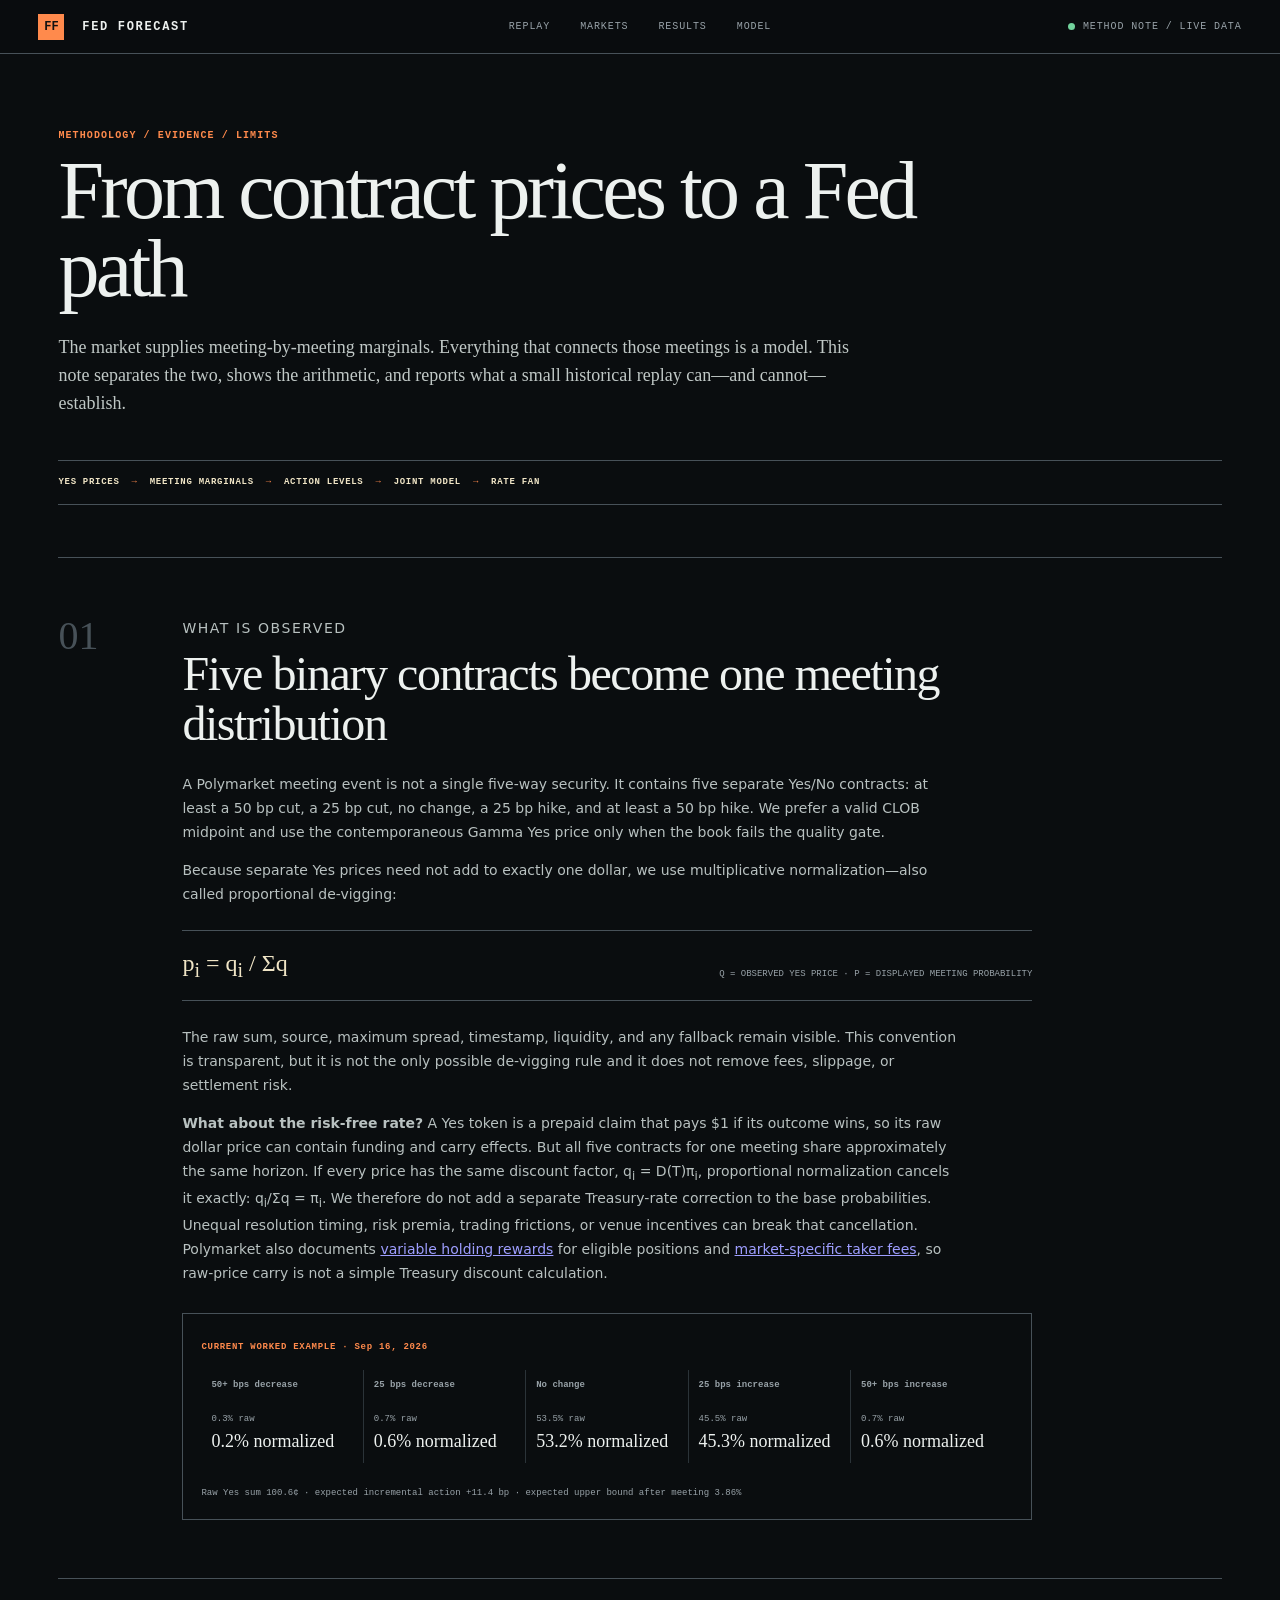
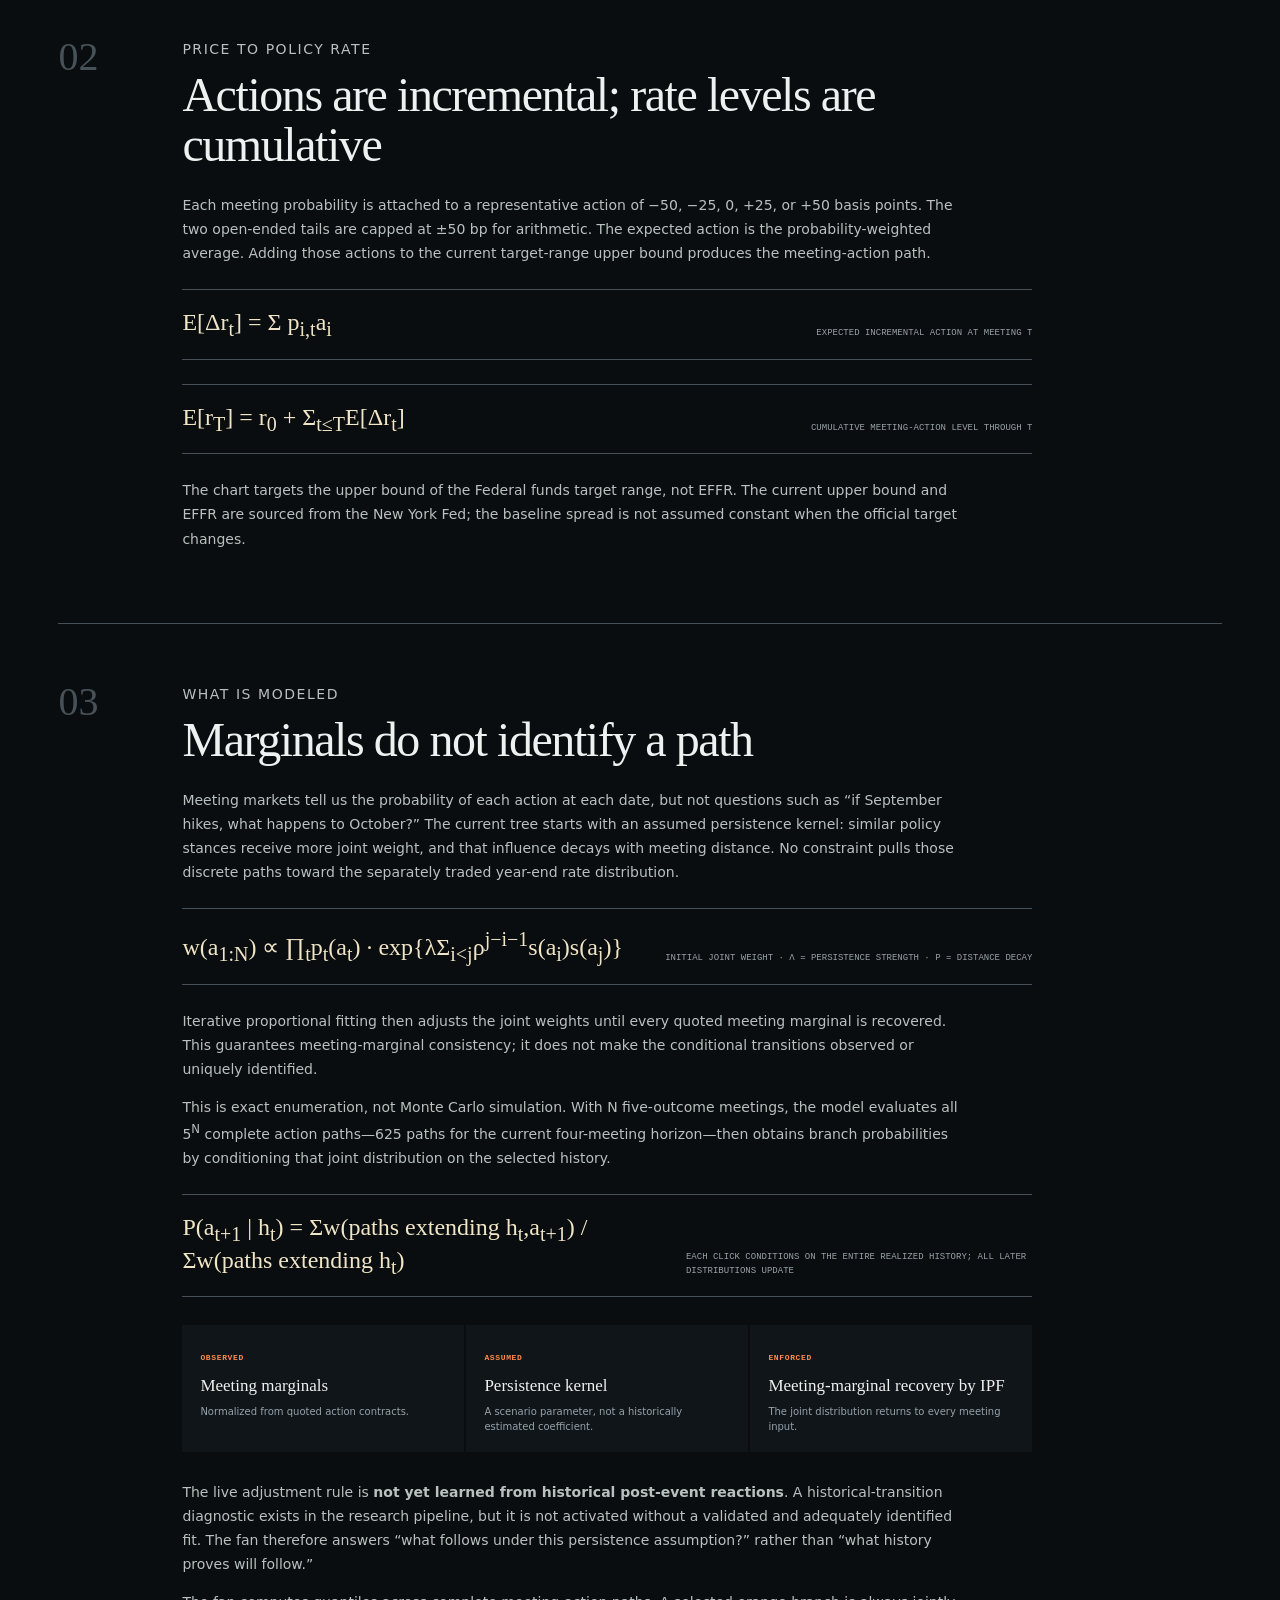
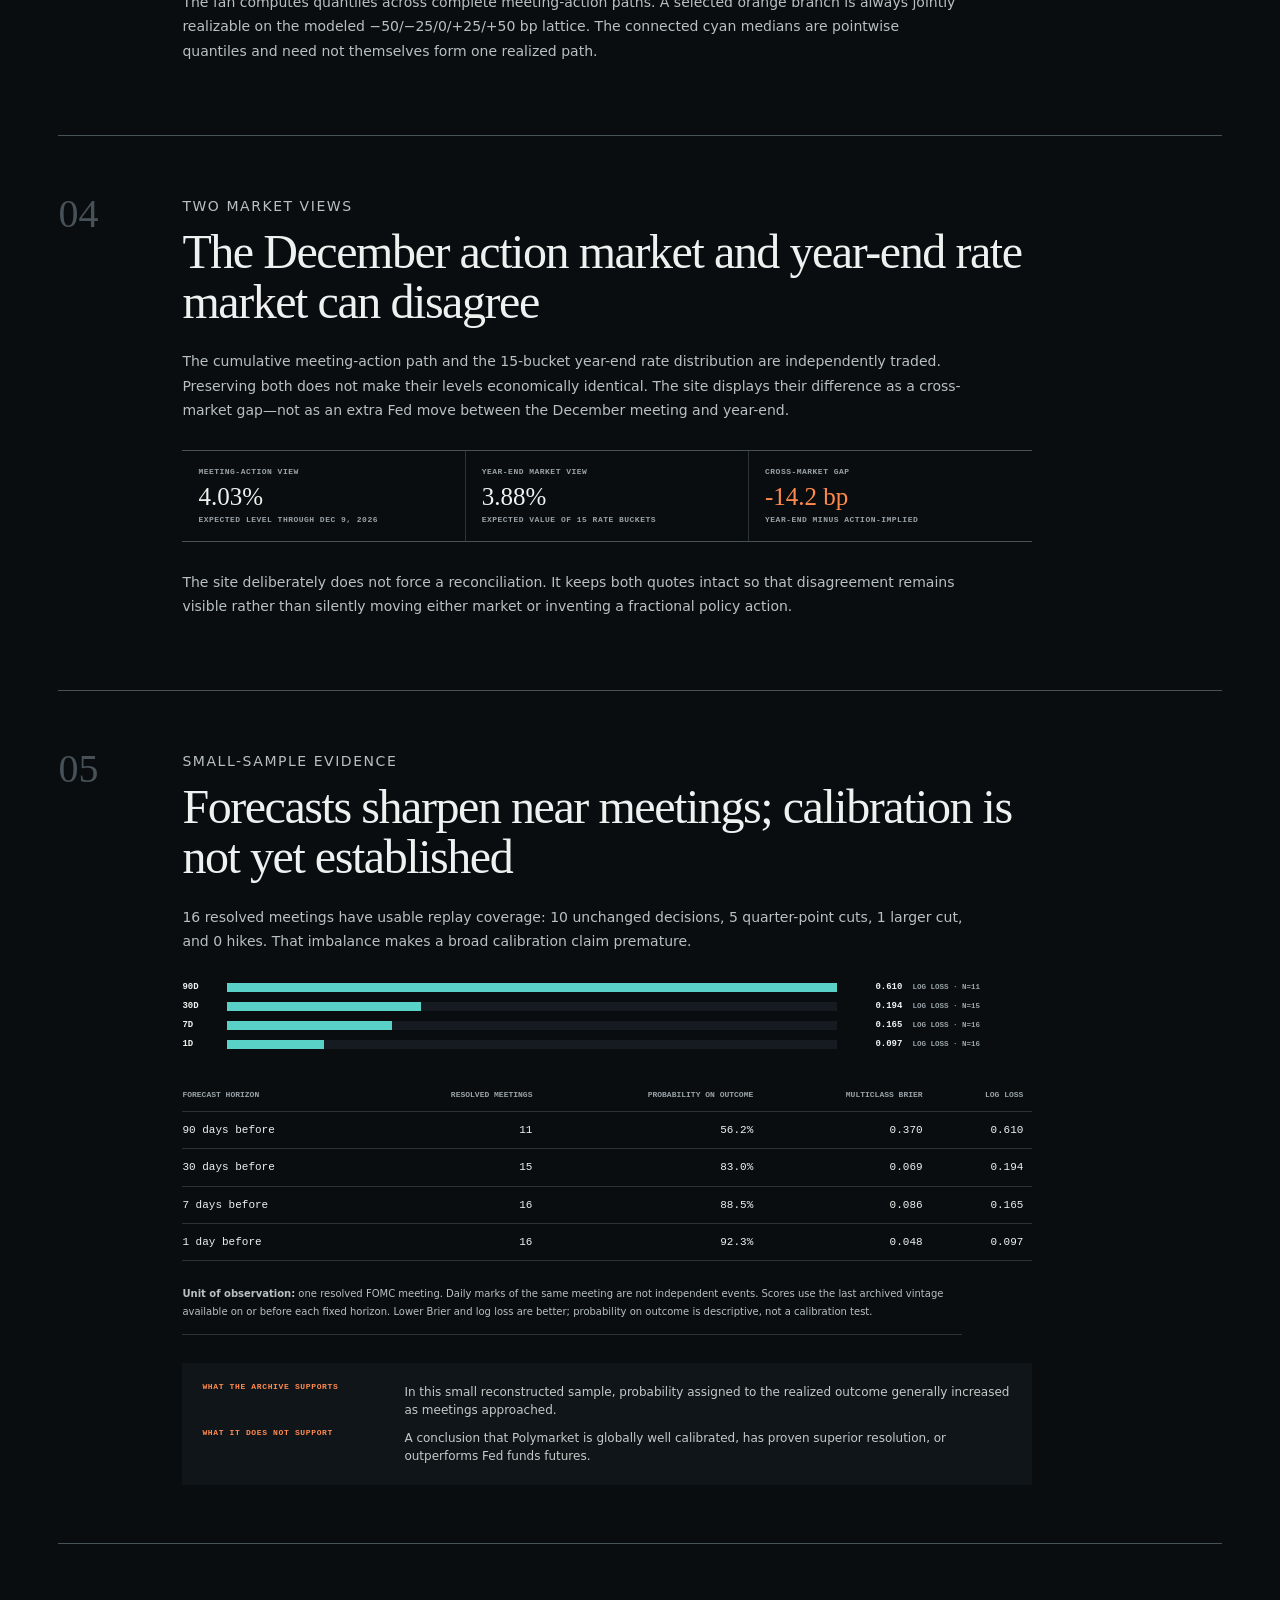
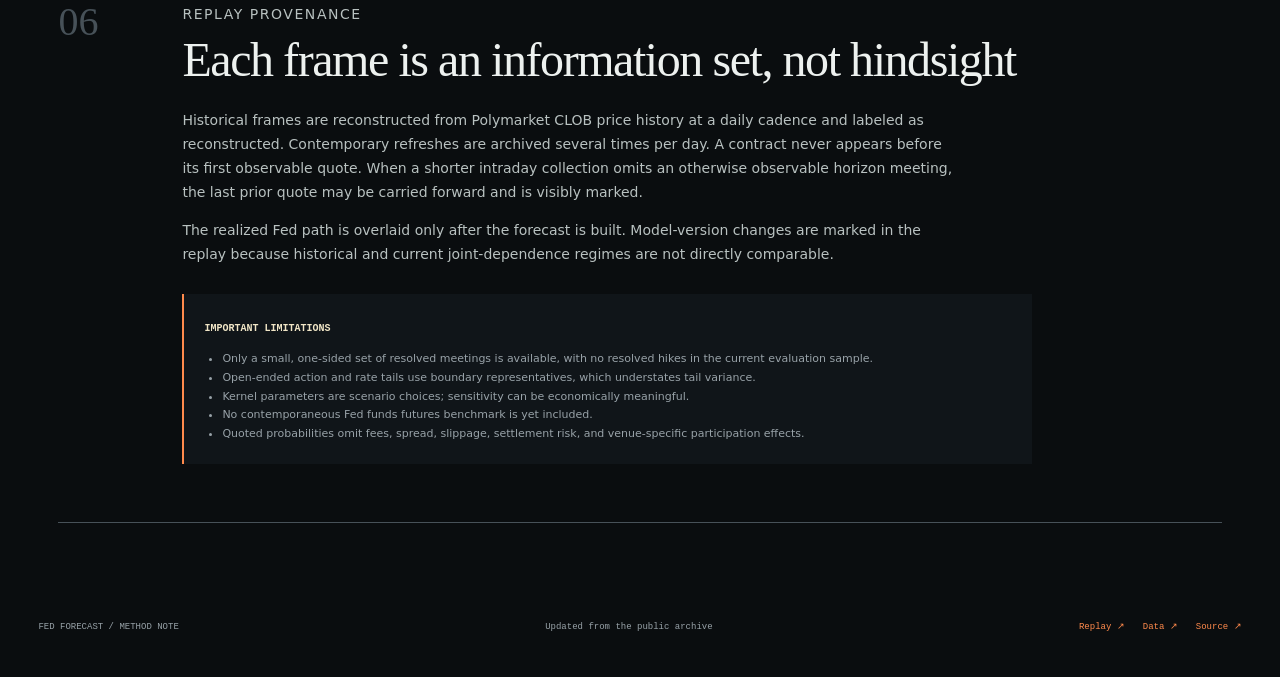
==== commit 71c2e35d: "docs: clarify conditional tree and carry effects" ====
--- a/site/methodology.html
+++ b/site/methodology.html
@@ -36,6 +36,7 @@
         <p>Because separate Yes prices need not add to exactly one dollar, we use multiplicative normalization—also called proportional de-vigging:</p>
         <div class="formula"><span>p<sub>i</sub> = q<sub>i</sub> / Σq</span><small>q = observed Yes price · p = displayed meeting probability</small></div>
         <p>The raw sum, source, maximum spread, timestamp, liquidity, and any fallback remain visible. This convention is transparent, but it is not the only possible de-vigging rule and it does not remove fees, slippage, or settlement risk.</p>
+        <p><b>What about the risk-free rate?</b> A Yes token is a prepaid claim that pays $1 if its outcome wins, so its raw dollar price can contain funding and carry effects. But all five contracts for one meeting share approximately the same horizon. If every price has the same discount factor, q<sub>i</sub> = D(T)π<sub>i</sub>, proportional normalization cancels it exactly: q<sub>i</sub>/Σq = π<sub>i</sub>. We therefore do not add a separate Treasury-rate correction to the base probabilities. Unequal resolution timing, risk premia, trading frictions, or venue incentives can break that cancellation. Polymarket also documents <a href="https://docs.polymarket.com/concepts/positions-tokens">variable holding rewards</a> for eligible positions and <a href="https://docs.polymarket.com/trading/fees">market-specific taker fees</a>, so raw-price carry is not a simple Treasury discount calculation.</p>
         <div class="worked" id="worked-example">Loading the current market example…</div>
       </div>
     </section>
@@ -58,12 +59,16 @@
         <p class="chart-kicker">WHAT IS MODELED</p>
         <h2>Marginals do not identify a path</h2>
         <p>Meeting markets tell us the probability of each action at each date, but not questions such as “if September hikes, what happens to October?” The current tree starts with an assumed persistence kernel: similar policy stances receive more joint weight, and that influence decays with meeting distance. No constraint pulls those discrete paths toward the separately traded year-end rate distribution.</p>
+        <div class="formula"><span>w(a<sub>1:N</sub>) ∝ ∏<sub>t</sub>p<sub>t</sub>(a<sub>t</sub>) · exp{λΣ<sub>i&lt;j</sub>ρ<sup>j−i−1</sup>s(a<sub>i</sub>)s(a<sub>j</sub>)}</span><small>Initial joint weight · λ = persistence strength · ρ = distance decay</small></div>
         <p>Iterative proportional fitting then adjusts the joint weights until every quoted meeting marginal is recovered. This guarantees meeting-marginal consistency; it does not make the conditional transitions observed or uniquely identified.</p>
+        <p>This is exact enumeration, not Monte Carlo simulation. With N five-outcome meetings, the model evaluates all 5<sup>N</sup> complete action paths—625 paths for the current four-meeting horizon—then obtains branch probabilities by conditioning that joint distribution on the selected history.</p>
+        <div class="formula"><span>P(a<sub>t+1</sub> | h<sub>t</sub>) = Σw(paths extending h<sub>t</sub>,a<sub>t+1</sub>) / Σw(paths extending h<sub>t</sub>)</span><small>Each click conditions on the entire realized history; all later distributions update</small></div>
         <div class="model-cards">
           <div><span>OBSERVED</span><b>Meeting marginals</b><p>Normalized from quoted action contracts.</p></div>
           <div><span>ASSUMED</span><b>Persistence kernel</b><p>A scenario parameter, not a historically estimated coefficient.</p></div>
           <div><span>ENFORCED</span><b>Meeting-marginal recovery by IPF</b><p>The joint distribution returns to every meeting input.</p></div>
         </div>
+        <p>The live adjustment rule is <b>not yet learned from historical post-event reactions</b>. A historical-transition diagnostic exists in the research pipeline, but it is not activated without a validated and adequately identified fit. The fan therefore answers “what follows under this persistence assumption?” rather than “what history proves will follow.”</p>
         <p>The fan computes quantiles across complete meeting-action paths. A selected orange branch is always jointly realizable on the modeled −50/−25/0/+25/+50 bp lattice. The connected cyan medians are pointwise quantiles and need not themselves form one realized path.</p>
       </div>
     </section>
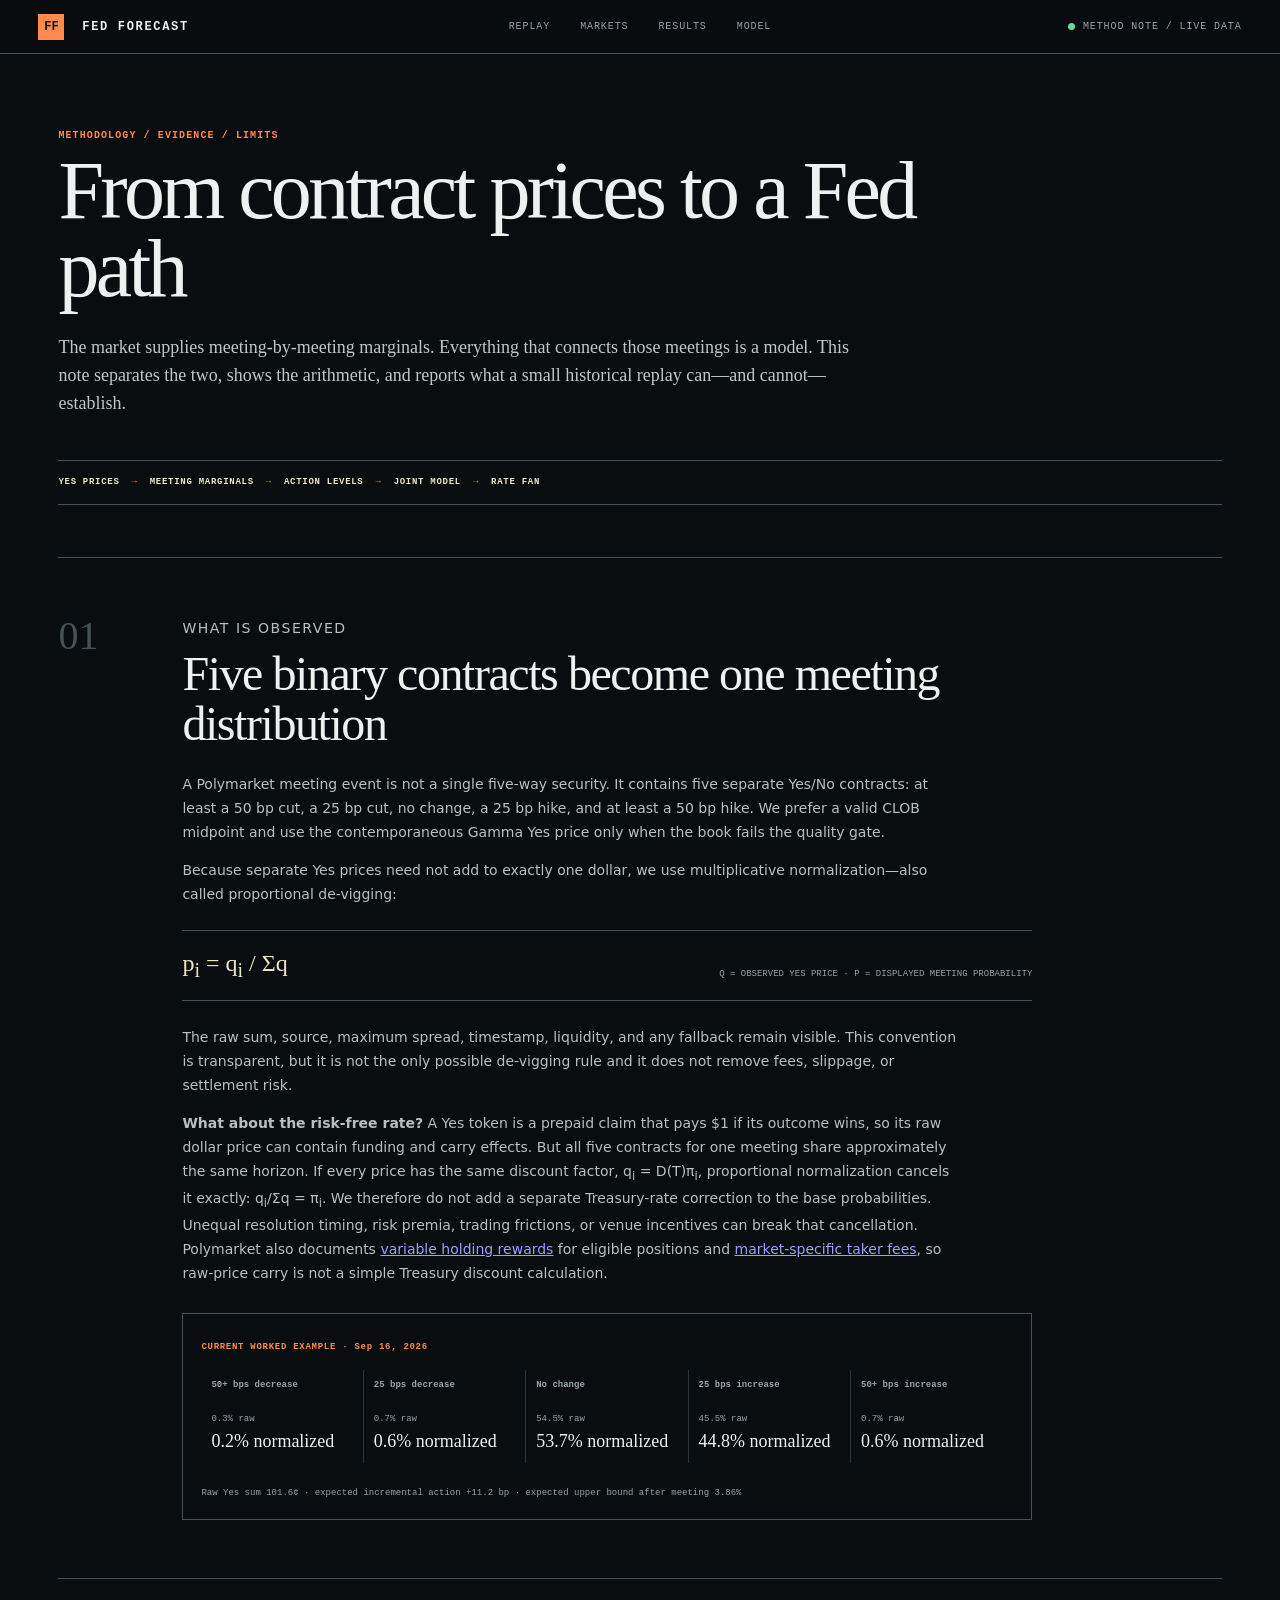
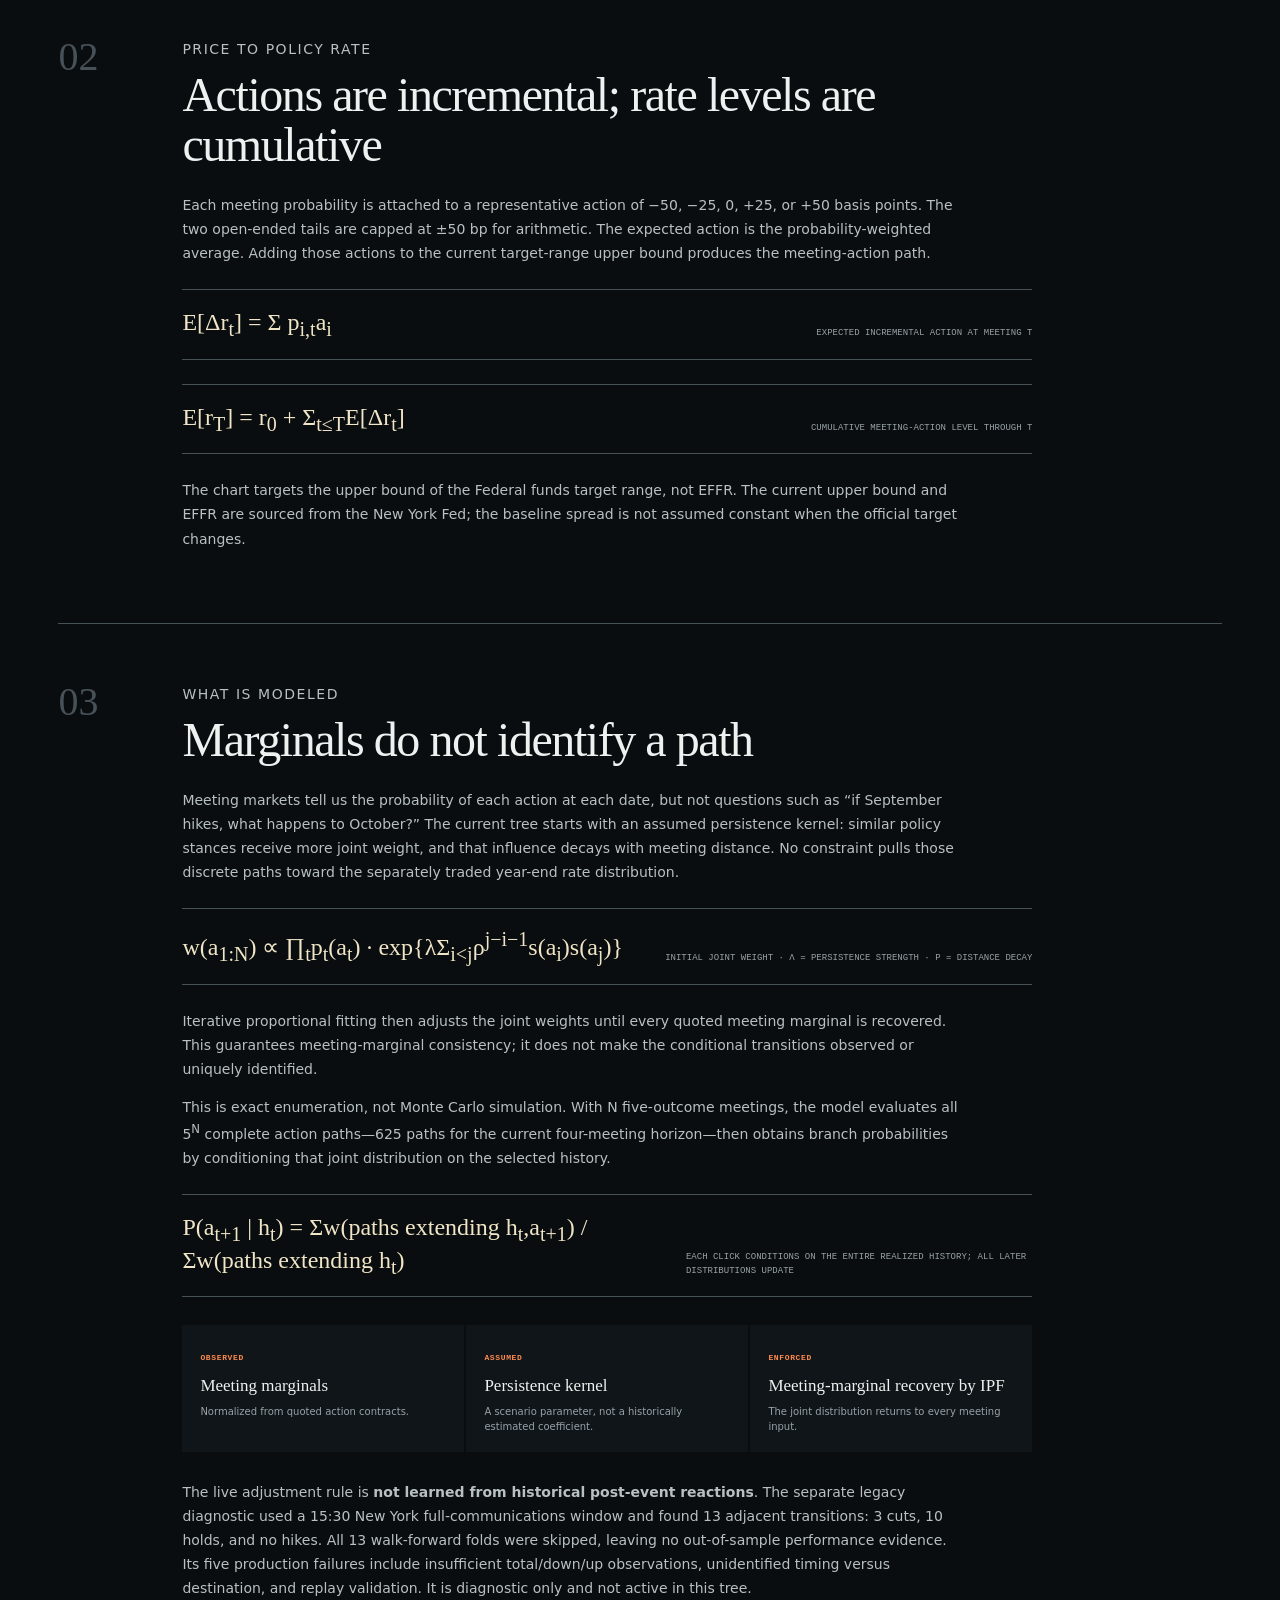
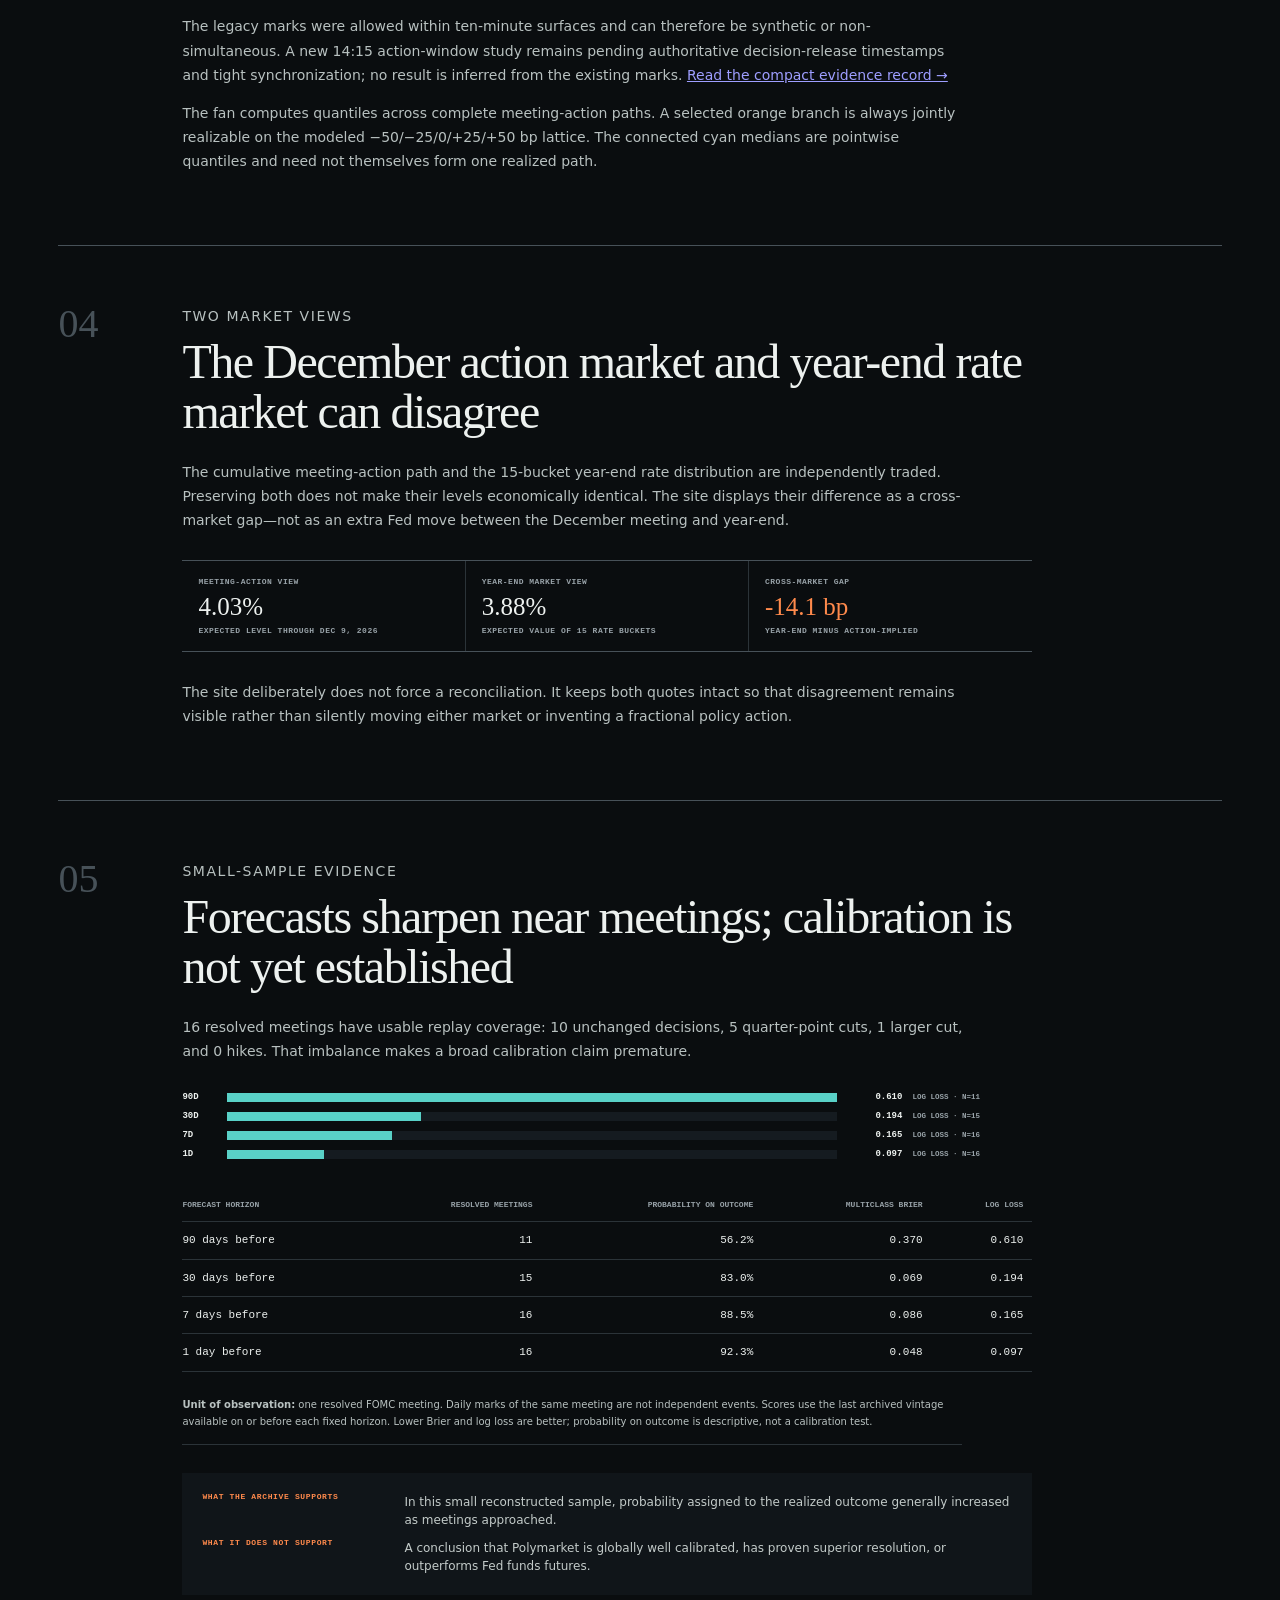
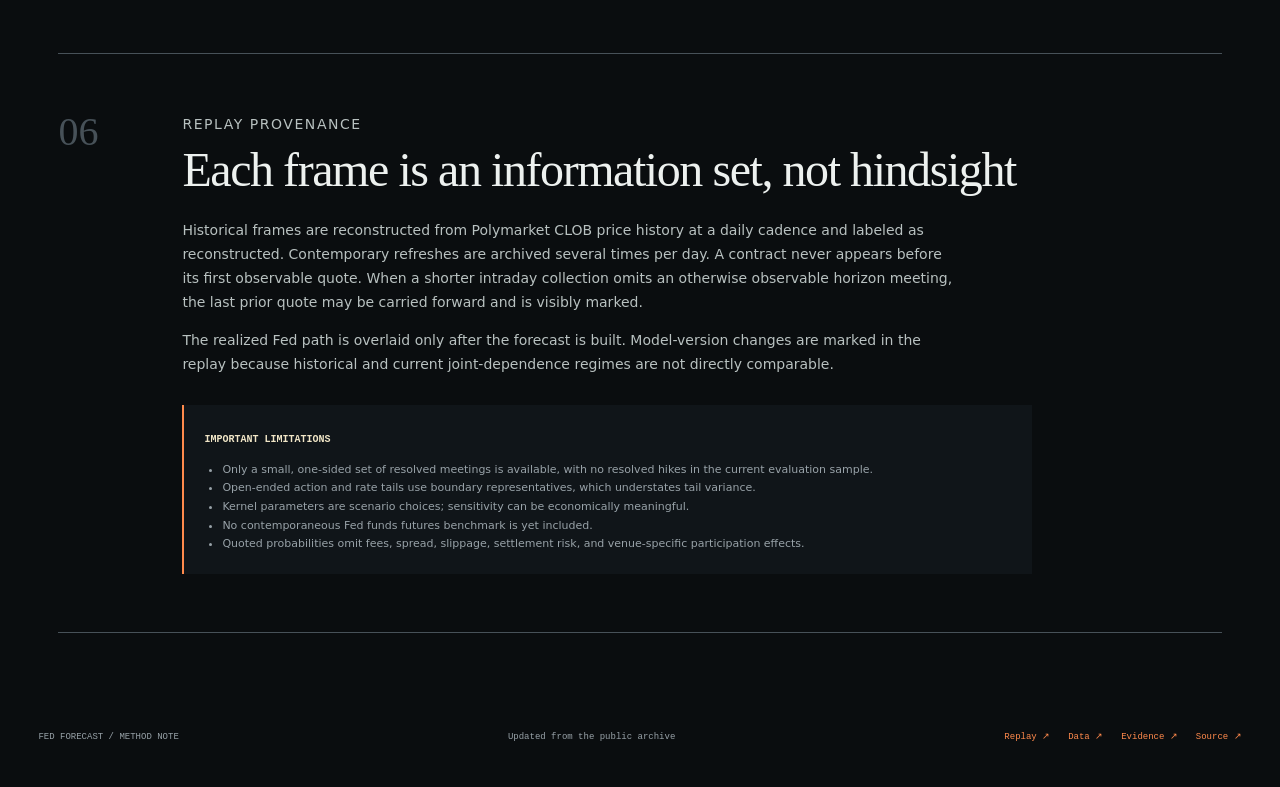
==== commit 870eb5c4: "feat: publish forecast evidence and surprise context" ====
--- a/site/methodology.html
+++ b/site/methodology.html
@@ -68,7 +68,8 @@
           <div><span>ASSUMED</span><b>Persistence kernel</b><p>A scenario parameter, not a historically estimated coefficient.</p></div>
           <div><span>ENFORCED</span><b>Meeting-marginal recovery by IPF</b><p>The joint distribution returns to every meeting input.</p></div>
         </div>
-        <p>The live adjustment rule is <b>not yet learned from historical post-event reactions</b>. A historical-transition diagnostic exists in the research pipeline, but it is not activated without a validated and adequately identified fit. The fan therefore answers “what follows under this persistence assumption?” rather than “what history proves will follow.”</p>
+        <p>The live adjustment rule is <b>not learned from historical post-event reactions</b>. The separate legacy diagnostic used a 15:30 New York full-communications window and found 13 adjacent transitions: 3 cuts, 10 holds, and no hikes. All 13 walk-forward folds were skipped, leaving no out-of-sample performance evidence. Its five production failures include insufficient total/down/up observations, unidentified timing versus destination, and replay validation. It is diagnostic only and not active in this tree.</p>
+        <p>The legacy marks were allowed within ten-minute surfaces and can therefore be synthetic or non-simultaneous. A new 14:15 action-window study remains pending authoritative decision-release timestamps and tight synchronization; no result is inferred from the existing marks. <a href="data/evidence-summary.json">Read the compact evidence record →</a></p>
         <p>The fan computes quantiles across complete meeting-action paths. A selected orange branch is always jointly realizable on the modeled −50/−25/0/+25/+50 bp lattice. The connected cyan medians are pointwise quantiles and need not themselves form one realized path.</p>
       </div>
     </section>
@@ -111,7 +112,7 @@
     </section>
   </main>
 
-  <footer><span>FED FORECAST / METHOD NOTE</span><span>Updated from the public archive</span><span class="footer-links"><a href="index.html">Replay ↗</a><a href="data/dashboard.json">Data ↗</a><a href="https://github.com/AustinMermans/fed-forecast">Source ↗</a></span></footer>
+  <footer><span>FED FORECAST / METHOD NOTE</span><span>Updated from the public archive</span><span class="footer-links"><a href="index.html">Replay ↗</a><a href="data/dashboard.json">Data ↗</a><a href="data/evidence-summary.json">Evidence ↗</a><a href="https://github.com/AustinMermans/fed-forecast">Source ↗</a></span></footer>
   <script src="assets/methodology.js?v=1" defer></script>
 </body>
 </html>
--- a/site/assets/styles.css
+++ b/site/assets/styles.css
@@ -31,3 +31,7 @@
 .model-cards{display:grid;grid-template-columns:repeat(3,1fr);gap:2px;margin:28px 0}.model-cards>div{padding:18px;background:var(--surface)}.model-cards span,.result-verdict span{font:700 8px/1 var(--mono);letter-spacing:.08em;color:var(--orange)}.model-cards b{display:block;margin:9px 0;font:500 17px/1.2 var(--serif)}.model-cards p{margin:0;color:var(--muted);font-size:10px}.method-coherence{grid-template-columns:repeat(3,1fr);margin:28px 0}.score-chart{display:grid;gap:10px;margin:30px 0}.score-row{display:grid;grid-template-columns:35px minmax(0,1fr) 55px 120px;align-items:center;gap:10px;font:600 9px/1 var(--mono)}.score-row>div{height:9px;background:var(--surface2)}.score-row i{display:block;height:100%;background:var(--cyan)}.score-row strong{font-weight:600;text-align:right}.score-row small{color:var(--muted)}.results-table{width:100%;border-collapse:collapse;font:500 11px/1.3 var(--mono)}.results-table th,.results-table td{text-align:right;padding:11px 9px;border-bottom:1px solid var(--line)}.results-table th{font-size:8px;color:var(--muted);text-transform:uppercase}.results-table th:first-child,.results-table td:first-child{text-align:left;padding-left:0}.results-note{padding:14px 0;border-bottom:1px solid var(--line);font-size:10px!important}.result-verdict{display:grid;grid-template-columns:180px 1fr;gap:10px 22px;margin-top:28px;padding:20px;background:var(--surface)}.result-verdict p{margin:0;font:400 12px/1.5 var(--sans);color:#c3cbc9}.limitations{margin-top:28px;padding:20px;border-left:2px solid var(--orange);background:var(--surface)}.limitations b{font:600 10px/1 var(--mono);color:var(--cream);text-transform:uppercase}.limitations ul{margin:13px 0 0;padding-left:18px;color:var(--muted);font-size:11px;line-height:1.7}
 @media(max-width:1050px){.topbar{grid-template-columns:1fr auto}.topbar nav{display:flex;gap:14px}.topbar .status{display:none}.coherence{grid-template-columns:repeat(2,1fr)}.coherence>div:nth-child(2){border-right:0}.coherence>div:nth-child(-n+2){border-bottom:1px solid var(--line)}}
 @media(max-width:720px){.topbar nav a:nth-child(2),.topbar nav a:nth-child(3){display:none}.method-hero{padding-top:50px}.method-section{grid-template-columns:1fr;gap:10px}.method-number{font-size:24px}.method-flow{overflow-x:auto;white-space:nowrap}.worked>div,.model-cards{grid-template-columns:1fr}.worked p{border-right:0;border-bottom:1px solid var(--line)}.method-coherence,.coherence{grid-template-columns:1fr}.coherence>div{border-right:0;border-bottom:1px solid var(--line)}.formula{display:block}.formula small{display:block;margin-top:8px}.score-row{grid-template-columns:30px 1fr 45px}.score-row small{display:none}.result-verdict{grid-template-columns:1fr}.results-wrap{overflow-x:auto}.results-table{min-width:580px}}
+.evidence-rail{display:grid;grid-template-columns:repeat(6,minmax(0,1fr));border-top:1px solid var(--line2);border-bottom:1px solid var(--line2);margin-bottom:28px}.evidence-item{padding:12px;border-right:1px solid var(--line);min-height:108px}.evidence-item:last-child{border-right:0}.evidence-item span,.evidence-item small{display:block;font:500 8px/1.45 var(--mono);color:var(--muted)}.evidence-item b{display:inline-block;margin:8px 0;padding:4px 6px;border:1px solid var(--line2);font:700 8px/1 var(--mono);letter-spacing:.06em}.evidence-item.observed b{border-color:var(--cyan);color:var(--cyan)}.evidence-item.assumed b{border-color:var(--orange);color:var(--orange)}.evidence-item.derived b{border-color:var(--cream);color:var(--cream)}
+.branch-decomposition{margin:22px 0;border:1px solid var(--line2);background:var(--surface);padding:18px}.surprise-head{display:flex;gap:14px;align-items:center;border-bottom:1px solid var(--line);padding-bottom:12px}.surprise-head span,.surprise-head i,.repricing-source{font:700 8px/1 var(--mono);letter-spacing:.08em;color:var(--orange);font-style:normal}.surprise-head strong{font:500 24px/1 var(--serif)}.surprise-head i{margin-left:auto;color:var(--cream)}.surprise-metrics{display:grid;grid-template-columns:repeat(3,1fr);gap:18px;padding:15px 0}.surprise-metrics span{font:500 9px/1.5 var(--mono);color:var(--muted)}.surprise-metrics b{display:block;color:var(--text);margin-top:4px}.support-state{margin:0;padding:10px 0;border-top:1px solid var(--line);border-bottom:1px solid var(--line);font:600 8px/1.45 var(--mono);color:var(--muted)}.repricing-head{display:flex;justify-content:space-between;margin-top:16px;font:600 9px/1.3 var(--mono)}.repricing-head span{color:var(--muted);font-weight:500}.repricing-row{display:grid;grid-template-columns:70px 95px repeat(5,minmax(90px,1fr));gap:8px;align-items:center;padding:10px 0;border-bottom:1px solid var(--line);font:500 8px/1.35 var(--mono)}.repricing-row>span:not(.repricing-source){color:var(--muted)}.repricing-row i,.repricing-row em{display:block;font-style:normal}.repricing-row i{color:var(--text)}.repricing-row em{color:var(--orange)}
+@media(max-width:1050px){.evidence-rail{grid-template-columns:repeat(3,1fr)}.evidence-item:nth-child(3n){border-right:0}.repricing-row{grid-template-columns:60px 85px repeat(5,minmax(82px,1fr));overflow-x:auto}}
+@media(max-width:720px){.evidence-rail{grid-template-columns:repeat(2,1fr)}.evidence-item:nth-child(3n){border-right:1px solid var(--line)}.evidence-item:nth-child(2n){border-right:0}.surprise-head{align-items:flex-start;flex-wrap:wrap}.surprise-head i{width:100%;margin-left:0}.surprise-metrics{grid-template-columns:1fr}.branch-decomposition{overflow-x:auto}.repricing-head{display:block}.repricing-row{min-width:720px}}
